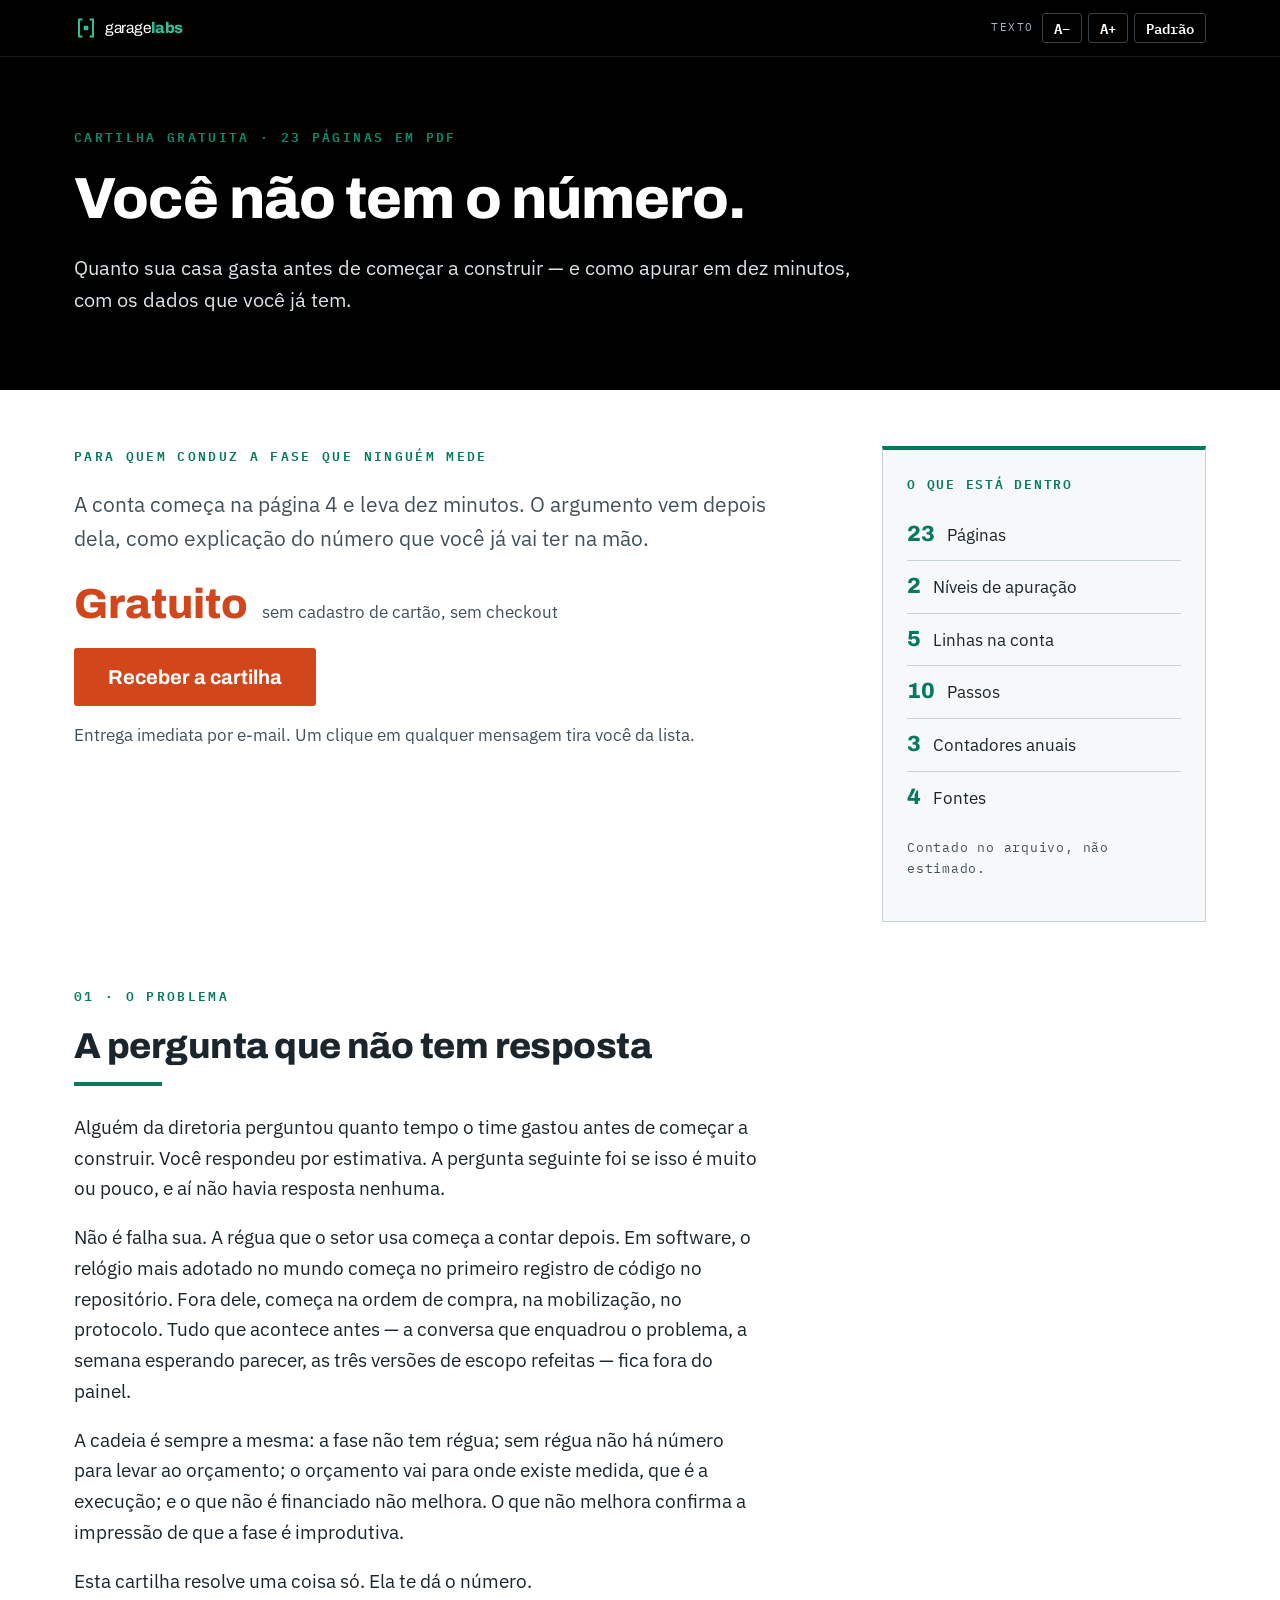
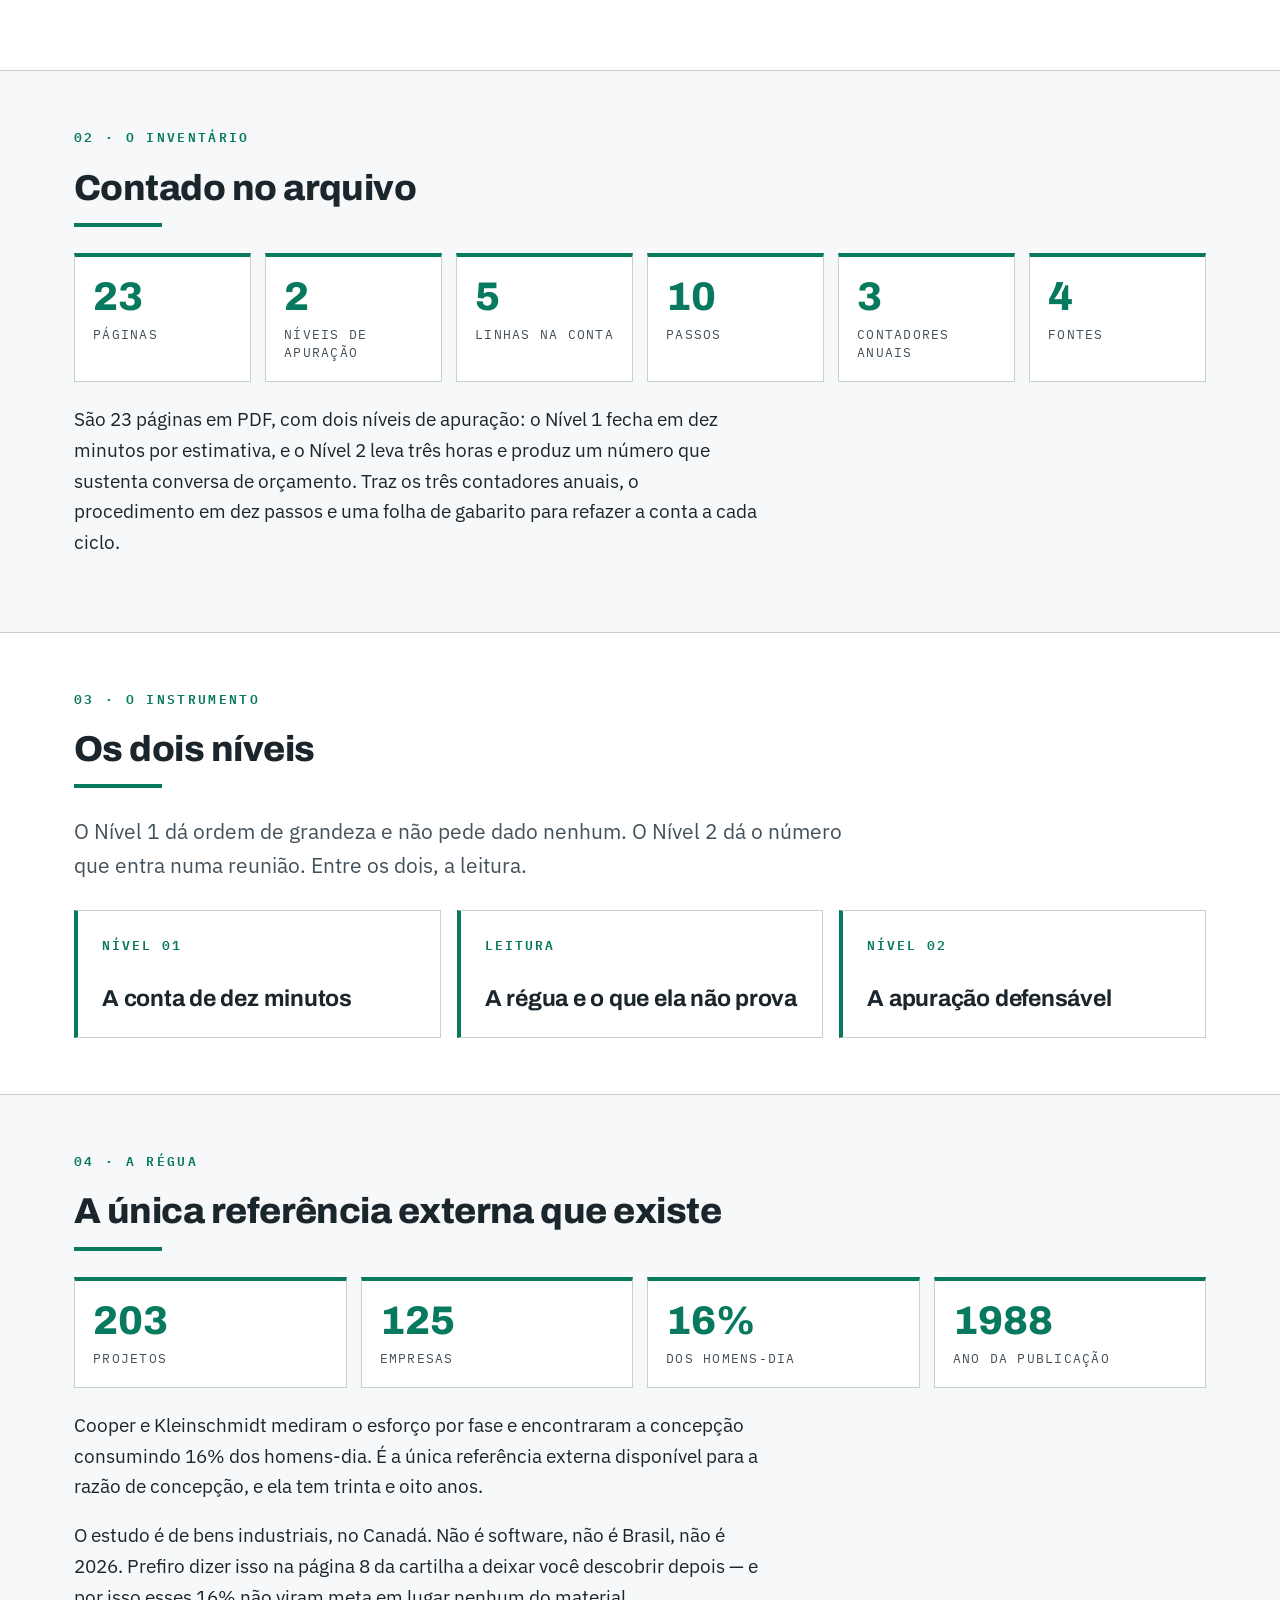
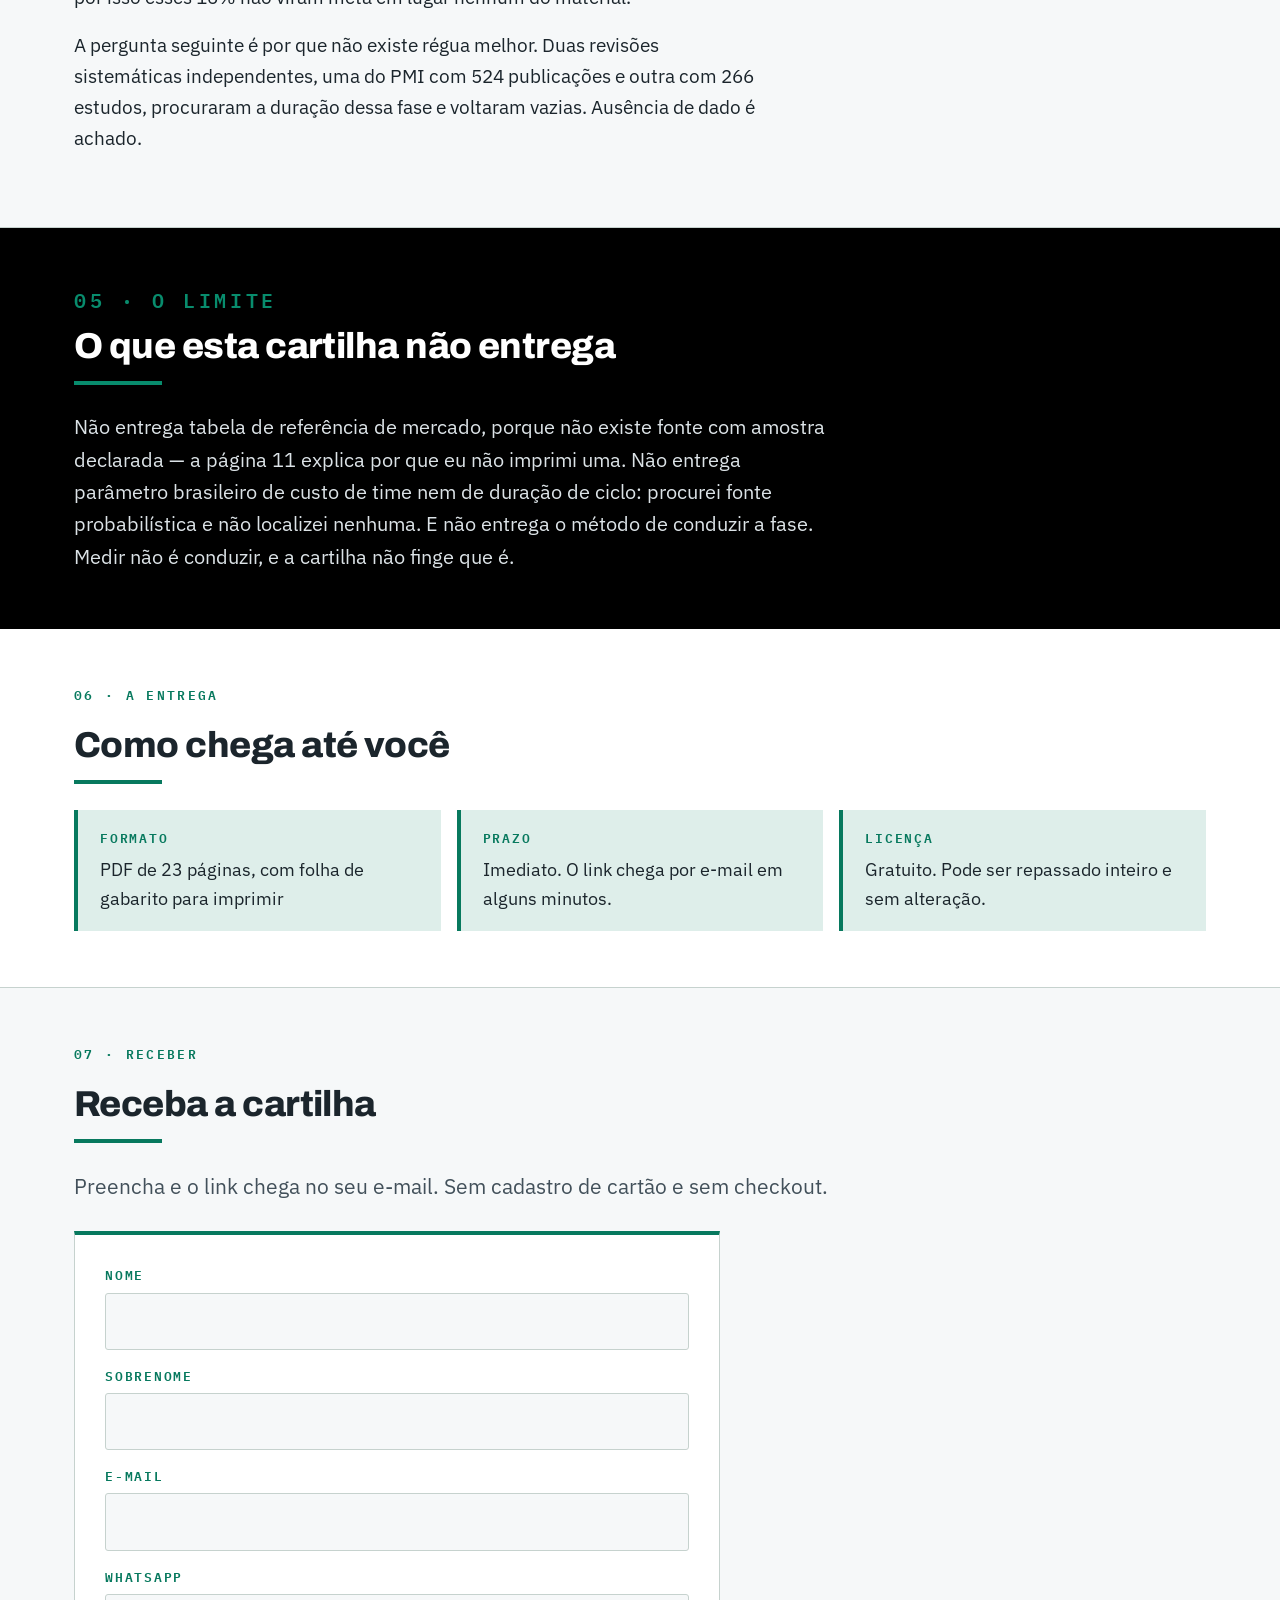
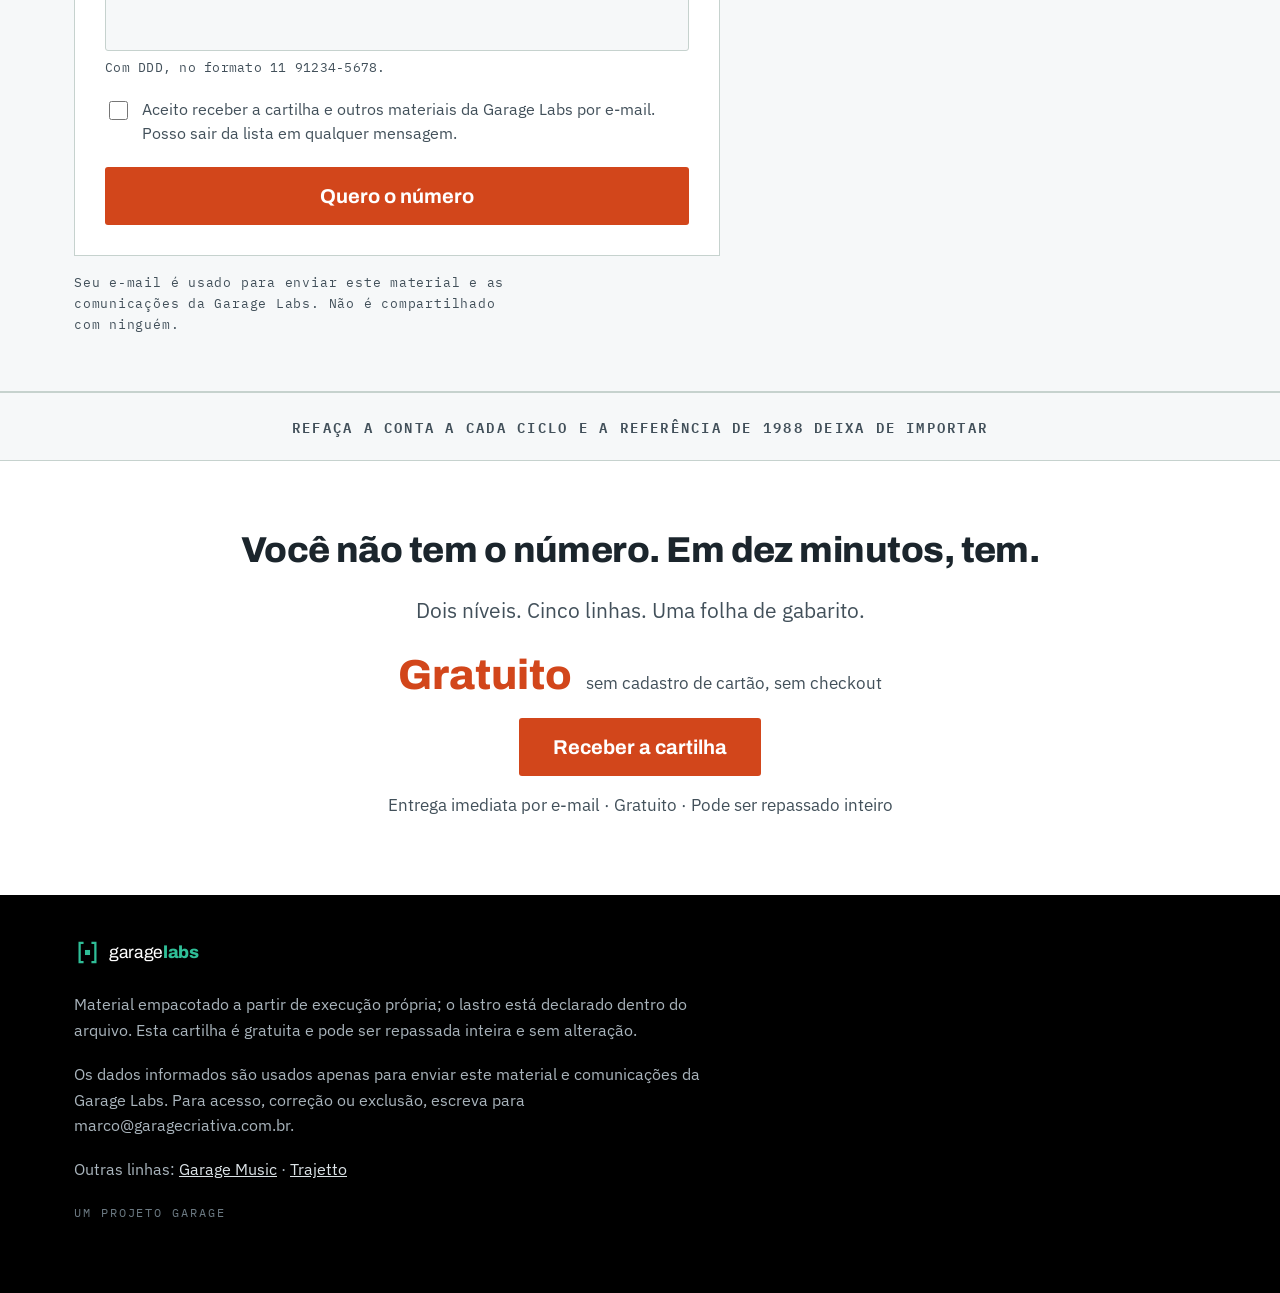
==== a-conta/index.html @ c177a3d9 "Acrescenta sobrenome e whatsapp ao formulario de /a-conta/ Quatro campos obrigatorios: NOME, SOBRENO" ====
<!DOCTYPE html>
<html lang="pt-BR">
<head>
<meta charset="utf-8">
<meta name="viewport" content="width=device-width, initial-scale=1">
<title>A conta que ninguém faz — cartilha gratuita | Garage Labs</title>
<meta name="description" content="Quanto sua casa gasta na concepção, antes do primeiro compromisso irreversível. Cartilha de 23 páginas para apurar a razão de concepção do seu ciclo em dez minutos.">
<meta property="og:title" content="A conta que ninguém faz — cartilha gratuita | Garage Labs">
<meta property="og:description" content="Quanto sua casa gasta na concepção, antes do primeiro compromisso irreversível. Cartilha de 23 páginas para apurar a razão de concepção do seu ciclo em dez minutos.">
<meta property="og:type" content="website">
<meta property="og:url" content="https://www.garagelab.com.br/a-conta/">
<link rel="canonical" href="https://www.garagelab.com.br/a-conta/">
<link rel="preconnect" href="https://fonts.googleapis.com">
<link rel="preconnect" href="https://fonts.gstatic.com" crossorigin>
<link href="https://fonts.googleapis.com/css2?family=Archivo:wght@400;600;700;800&family=IBM+Plex+Mono:wght@400;600&family=IBM+Plex+Sans:wght@400;600;700&display=swap" rel="stylesheet">
<link rel="stylesheet" href="../assets/base.css?v=2">
<link rel="stylesheet" href="../assets/isca.css?v=1">
<style>:root{--linha:#07795E;--linha-texto:#07795E;--linha-neg:#088C6D;--linha-caixa:rgba(7,121,94,.13)}</style>
</head>
<body>

<div class="topo"><div class="wrap">
  <a class="marca" href="../"><svg viewBox="0 0 300 48" height="24" role="img" aria-label="Garage Labs"><path d="M17 7 H10 V41 H17" fill="none" stroke="#2FBE97" stroke-width="4"/><path d="M31 7 H38 V41 H31" fill="none" stroke="#2FBE97" stroke-width="4"/><rect x="19.5" y="19.5" width="9" height="9" fill="#2FBE97"/><text x="62" y="34" font-family="Archivo, sans-serif" font-size="31" letter-spacing="-0.6"><tspan fill="#fff" font-weight="400">garage</tspan><tspan fill="#2FBE97" font-weight="800">labs</tspan></text></svg></a>
  <div class="topoCta" id="topoCta"><span class="p">Gratuito</span><a class="btn" href="#receber">Receber a cartilha</a></div>
  <div class="az">
    <span>Texto</span>
    <button type="button" onclick="ajusta(-1)" aria-label="Diminuir o tamanho do texto">A&minus;</button>
    <button type="button" onclick="ajusta(1)" aria-label="Aumentar o tamanho do texto">A+</button>
    <button type="button" onclick="reset()" aria-label="Voltar ao tamanho padrão">Padrão</button>
  </div>
</div></div>

<header class="capa-vit capa">
  <div class="wrap">
    <p class="kicker">Cartilha gratuita · 23 páginas em PDF</p>
    <h1>Você não tem o número.</h1>
    <p class="capa-sub">Quanto sua casa gasta antes de começar a construir — e como apurar em dez minutos, com os dados que você já tem.</p>
  </div>
</header>

<div class="oferta"><div class="wrap oferta-grid">
  <div>
    <p class="kicker">Para quem conduz a fase que ninguém mede</p>
    <p class="sub">A conta começa na página 4 e leva dez minutos. O argumento vem depois dela, como explicação do número que você já vai ter na mão.</p>
    <div class="precoLinha"><span class="preco">Gratuito</span>
      <span class="precoNota">sem cadastro de cartão, sem checkout</span></div>
    <a class="btn" href="#receber">Receber a cartilha</a>
    <p class="garantia">Entrega imediata por e-mail. Um clique em qualquer mensagem tira você da lista.</p>
  </div>
  <aside class="invlado">
    <p class="invlado-r">O que está dentro</p>
    <ul><li><b>23</b> Páginas</li><li><b>2</b> Níveis de apuração</li><li><b>5</b> Linhas na conta</li><li><b>10</b> Passos</li><li><b>3</b> Contadores anuais</li><li><b>4</b> Fontes</li></ul>
    <p class="nota">Contado no arquivo, não estimado.</p>
  </aside>
</div></div>

<section class="sec"><div class="wrap">
  <p class="sec-num">01 · O problema</p><h2>A pergunta que não tem resposta</h2><div class="regua"></div>
  <div class="corpo"><p>Alguém da diretoria perguntou quanto tempo o time gastou antes de começar a construir. Você respondeu por estimativa. A pergunta seguinte foi se isso é muito ou pouco, e aí não havia resposta nenhuma.</p><p>Não é falha sua. A régua que o setor usa começa a contar depois. Em software, o relógio mais adotado no mundo começa no primeiro registro de código no repositório. Fora dele, começa na ordem de compra, na mobilização, no protocolo. Tudo que acontece antes — a conversa que enquadrou o problema, a semana esperando parecer, as três versões de escopo refeitas — fica fora do painel.</p><p>A cadeia é sempre a mesma: a fase não tem régua; sem régua não há número para levar ao orçamento; o orçamento vai para onde existe medida, que é a execução; e o que não é financiado não melhora. O que não melhora confirma a impressão de que a fase é improdutiva.</p><p>Esta cartilha resolve uma coisa só. Ela te dá o número.</p></div>
</div></section>

<section class="sec cinza"><div class="wrap">
  <p class="sec-num">02 · O inventário</p><h2>Contado no arquivo</h2><div class="regua"></div>
  <div class="inv"><div class="cel"><div class="n">23</div><div class="r">Páginas</div></div><div class="cel"><div class="n">2</div><div class="r">Níveis de apuração</div></div><div class="cel"><div class="n">5</div><div class="r">Linhas na conta</div></div><div class="cel"><div class="n">10</div><div class="r">Passos</div></div><div class="cel"><div class="n">3</div><div class="r">Contadores anuais</div></div><div class="cel"><div class="n">4</div><div class="r">Fontes</div></div></div>
  <div class="corpo" style="margin-top:22px"><p>São 23 páginas em PDF, com dois níveis de apuração: o Nível 1 fecha em dez minutos por estimativa, e o Nível 2 leva três horas e produz um número que sustenta conversa de orçamento. Traz os três contadores anuais, o procedimento em dez passos e uma folha de gabarito para refazer a conta a cada ciclo.</p></div>
</div></section>

<section class="sec"><div class="wrap">
  <p class="sec-num">03 · O instrumento</p><h2>Os dois níveis</h2><div class="regua"></div>
  <p class="lead">O Nível 1 dá ordem de grandeza e não pede dado nenhum. O Nível 2 dá o número que entra numa reunião. Entre os dois, a leitura.</p>
  <div class="portas"><div class="porta"><div class="p">Nível 01</div><div class="t">A conta de dez minutos</div></div><div class="porta"><div class="p">Leitura</div><div class="t">A régua e o que ela não prova</div></div><div class="porta"><div class="p">Nível 02</div><div class="t">A apuração defensável</div></div></div>
</div></section>

<section class="sec cinza"><div class="wrap">
  <p class="sec-num">04 · A régua</p><h2>A única referência externa que existe</h2><div class="regua"></div>
  <div class="inv"><div class="cel"><div class="n">203</div><div class="r">Projetos</div></div><div class="cel"><div class="n">125</div><div class="r">Empresas</div></div><div class="cel"><div class="n">16%</div><div class="r">Dos homens-dia</div></div><div class="cel"><div class="n">1988</div><div class="r">Ano da publicação</div></div></div>
  <div class="corpo" style="margin-top:22px"><p>Cooper e Kleinschmidt mediram o esforço por fase e encontraram a concepção consumindo 16% dos homens-dia. É a única referência externa disponível para a razão de concepção, e ela tem trinta e oito anos.</p><p>O estudo é de bens industriais, no Canadá. Não é software, não é Brasil, não é 2026. Prefiro dizer isso na página 8 da cartilha a deixar você descobrir depois — e por isso esses 16% não viram meta em lugar nenhum do material.</p><p>A pergunta seguinte é por que não existe régua melhor. Duas revisões sistemáticas independentes, uma do PMI com 524 publicações e outra com 266 estudos, procuraram a duração dessa fase e voltaram vazias. Ausência de dado é achado.</p></div>
</div></section>

<section class="naoentrega"><div class="wrap">
  <p class="sec-num">05 · O limite</p><h2>O que esta cartilha não entrega</h2><div class="regua"></div>
  <p>Não entrega tabela de referência de mercado, porque não existe fonte com amostra declarada — a página 11 explica por que eu não imprimi uma. Não entrega parâmetro brasileiro de custo de time nem de duração de ciclo: procurei fonte probabilística e não localizei nenhuma. E não entrega o método de conduzir a fase. Medir não é conduzir, e a cartilha não finge que é.</p>
</div></section>

<section class="sec"><div class="wrap">
  <p class="sec-num">06 · A entrega</p><h2>Como chega até você</h2><div class="regua"></div>
  <div class="entrega"><div class="it"><div class="r">Formato</div><div class="v">PDF de 23 páginas, com folha de gabarito para imprimir</div></div><div class="it"><div class="r">Prazo</div><div class="v">Imediato. O link chega por e-mail em alguns minutos.</div></div><div class="it"><div class="r">Licença</div><div class="v">Gratuito. Pode ser repassado inteiro e sem alteração.</div></div></div>
</div></section>

<section class="sec cinza" id="receber"><div class="wrap">
  <p class="sec-num">07 · Receber</p><h2>Receba a cartilha</h2><div class="regua"></div>
  <p class="lead" style="margin-bottom:28px">Preencha e o link chega no seu e-mail. Sem cadastro de cartão e sem checkout.</p>

  <form class="captura" method="POST" action="PREENCHER_COM_A_URL_sibforms_DO_FORMULARIO_BREVO">
    <input type="hidden" name="email_address_check" value=""><input type="hidden" name="locale" value="pt">
          
          <div class="campo">
            <label for="c-nome">Nome</label>
            <input id="c-nome" type="text" name="NOME" autocomplete="given-name" required>
            
          </div>
          
          <div class="campo">
            <label for="c-sobrenome">Sobrenome</label>
            <input id="c-sobrenome" type="text" name="SOBRENOME" autocomplete="family-name" required>
            
          </div>
          
          <div class="campo">
            <label for="c-email">E-mail</label>
            <input id="c-email" type="email" name="EMAIL" autocomplete="email" required>
            
          </div>
          
          <div class="campo">
            <label for="c-whatsapp">WhatsApp</label>
            <input id="c-whatsapp" type="tel" name="WHATSAPP" autocomplete="tel" required>
            <p class="dica">Com DDD, no formato 11 91234-5678.</p>
          </div>
          
    <label class="consent">
      <input type="checkbox" name="OPT_IN" value="1" required>
      <span>Aceito receber a cartilha e outros materiais da Garage Labs por e-mail. Posso sair da lista em qualquer mensagem.</span>
    </label>
    <button class="btn" type="submit">Quero o número</button>
  </form>

  <p class="nota captura-nota">Seu e-mail é usado para enviar este material e as comunicações da Garage Labs. Não é compartilhado com ninguém.</p>
</div></section>

<div class="faixa"><span>Refaça a conta a cada ciclo e a referência de 1988 deixa de importar</span></div>

<div class="fecho"><div class="wrap">
  <h2>Você não tem o número. Em dez minutos, tem.</h2>
  <p class="sub">Dois níveis. Cinco linhas. Uma folha de gabarito.</p>
  <div class="precoLinha"><span class="preco">Gratuito</span>
    <span class="precoNota">sem cadastro de cartão, sem checkout</span></div>
  <a class="btn" href="#receber">Receber a cartilha</a>
  <p class="garantia">Entrega imediata por e-mail · Gratuito · Pode ser repassado inteiro</p>
</div></div>

<div class="barraMob"><span class="p gratis">Gratuito</span>
  <a class="btn" href="#receber">Receber</a></div>

<footer><div class="wrap">
  <svg viewBox="0 0 300 48" height="27" role="img" aria-label="Garage Labs"><path d="M17 7 H10 V41 H17" fill="none" stroke="#2FBE97" stroke-width="4"/><path d="M31 7 H38 V41 H31" fill="none" stroke="#2FBE97" stroke-width="4"/><rect x="19.5" y="19.5" width="9" height="9" fill="#2FBE97"/><text x="62" y="34" font-family="Archivo, sans-serif" font-size="31" letter-spacing="-0.6"><tspan fill="#fff" font-weight="400">garage</tspan><tspan fill="#2FBE97" font-weight="800">labs</tspan></text></svg>
  <p class="rod">Material empacotado a partir de execução própria; o lastro está declarado dentro do arquivo. Esta cartilha é gratuita e pode ser repassada inteira e sem alteração.</p>
  <p class="rod">Os dados informados são usados apenas para enviar este material e comunicações da Garage Labs. Para acesso, correção ou exclusão, escreva para marco@garagecriativa.com.br.</p>
  <p class="rod">Outras linhas: <a href="../music/">Garage Music</a> · <a href="../trajetto/">Trajetto</a></p>
  <p class="end">Um projeto Garage</p>
</div></footer>

<script src="../assets/site.js"></script>
</body></html>
---- assets/base.css ----
/* ============================================================
   Garage — chassi de páginas de venda e vitrines
   Um arquivo para todas as páginas. A identidade de cada linha
   entra por três variáveis declaradas no <head> de cada página:
   --linha, --linha-texto, --linha-neg (e --linha-caixa).
   ============================================================ */
:root{
  --acao:#D2461B;
  --acao-h:#B83C16;
  --preto:#000;
  --tinta:#1B252C;
  --tinta2:#42505A;
  --borda:#C6D2CE;
  --papel:#fff;
  --papel2:#F6F8F9;
  --base:19px;
  --max:1180px;
}
*{box-sizing:border-box}
html{scroll-behavior:smooth;-webkit-text-size-adjust:100%}
body{margin:0;background:var(--papel);color:var(--tinta);
  font-family:"IBM Plex Sans","Segoe UI",Helvetica,Arial,sans-serif;
  font-size:var(--base);font-weight:400;line-height:1.62}
img{max-width:100%;height:auto;display:block}
h1,h2,h3{font-family:"Archivo",Helvetica,Arial,sans-serif;letter-spacing:-.015em}
.wrap{max-width:var(--max);margin:0 auto;padding:0 24px}
p{margin:0 0 18px}
a{color:var(--linha-texto)}

/* -------- barra -------- */
.topo{position:sticky;top:0;z-index:40;background:var(--preto);color:#fff;border-bottom:1px solid #1d1d1d}
.topo .wrap{display:flex;align-items:center;justify-content:space-between;gap:16px;min-height:56px}
.marca{display:flex;align-items:center;gap:12px;text-decoration:none}
.topoCta{display:none;align-items:center;gap:14px}
.topoCta.on{display:flex}
.topoCta .p{font-family:"Archivo",sans-serif;font-weight:800;font-size:22px;color:#fff;line-height:1}
.topoCta .btn{font-size:16px;padding:11px 20px;min-height:44px}
.az{display:flex;gap:6px;align-items:center}
.az span{font-family:"IBM Plex Mono",monospace;font-size:11px;letter-spacing:.14em;color:#A9B4BC;text-transform:uppercase;margin-right:2px}
.az button{font:inherit;font-family:"IBM Plex Mono",monospace;font-size:14px;font-weight:600;line-height:1;
  padding:7px 11px;border:1px solid #3A4249;background:transparent;color:#fff;border-radius:3px;cursor:pointer}
.az button:hover{border-color:var(--linha-neg);color:var(--linha-neg)}
.az button:focus-visible{outline:2px solid var(--linha-neg);outline-offset:2px}

/* -------- botão -------- */
.btn{display:inline-block;background:var(--acao);color:#fff;text-decoration:none;
  font-family:"Archivo",sans-serif;font-weight:700;font-size:20px;
  padding:18px 34px;border-radius:3px;border:0;cursor:pointer;min-height:56px;line-height:1.1}
.btn:hover{background:var(--acao-h)}
.btn:focus-visible{outline:3px solid var(--linha-texto);outline-offset:3px}
.btn-s{font-size:16px;padding:12px 20px;min-height:46px}

/* -------- capa de produto -------- */
.capa{background:var(--preto)}
.capa img{width:100%;aspect-ratio:2/1;object-fit:cover;object-position:center}

/* -------- capa de vitrine -------- */
.capa-vit{background:var(--preto);color:#fff;padding:70px 0 74px}
.capa-vit .kicker{color:var(--linha-neg)}
.capa-vit h1{font-size:clamp(34px,5vw,58px);line-height:1.06;font-weight:800;margin:0 0 22px;max-width:16em}
.capa-vit .capa-sub{color:#DCE3E7;font-size:20px;max-width:40em;margin:0}

/* -------- oferta -------- */
.oferta{padding:56px 0 8px}
.oferta-grid{display:grid;grid-template-columns:1.4fr .6fr;gap:52px;align-items:start}
.kicker{font-family:"IBM Plex Mono",monospace;font-size:13px;letter-spacing:.18em;text-transform:uppercase;
  color:var(--linha-texto);font-weight:600;margin:0 0 20px}
h1{font-size:clamp(32px,4.4vw,52px);line-height:1.08;font-weight:800;margin:0 0 20px}
.sub{font-size:21px;color:var(--tinta2);margin:0 0 28px;max-width:34em}
.precoLinha{display:flex;align-items:baseline;gap:14px;flex-wrap:wrap;margin:0 0 22px}
.preco{font-family:"Archivo",sans-serif;font-size:42px;font-weight:800;color:var(--acao);line-height:1}
.precoNota{font-size:16.5px;color:var(--tinta2)}
.garantia{margin:16px 0 0;font-size:16.5px;color:var(--tinta2)}
.invlado{border:1px solid var(--borda);border-top:4px solid var(--linha);padding:24px;background:var(--papel2)}
.invlado-r{font-family:"IBM Plex Mono",monospace;font-size:12.5px;letter-spacing:.14em;text-transform:uppercase;
  color:var(--linha-texto);font-weight:600;margin:0 0 14px}
.invlado ul{list-style:none;margin:0 0 14px;padding:0}
.invlado li{padding:8px 0;border-bottom:1px solid var(--borda);font-size:17px}
.invlado li:last-child{border-bottom:0}
.invlado li b{font-family:"Archivo",sans-serif;font-size:22px;font-weight:800;color:var(--linha-texto);margin-right:8px}

/* -------- seções -------- */
.sec{padding:56px 0}
.sec.cinza{background:var(--papel2);border-top:1px solid var(--borda);border-bottom:1px solid var(--borda)}
.sec-num{font-family:"IBM Plex Mono",monospace;font-size:13px;letter-spacing:.18em;text-transform:uppercase;
  color:var(--linha-texto);font-weight:600;margin:0 0 10px}
h2{font-size:clamp(26px,3vw,36px);font-weight:800;margin:0 0 6px}
.regua{height:4px;width:88px;background:var(--linha);margin:0 0 26px}
.lead{font-size:21px;color:var(--tinta2);max-width:38em}
.corpo{max-width:36em}
.nota{font-family:"IBM Plex Mono",monospace;font-size:13px;letter-spacing:.06em;color:var(--tinta2)}

/* -------- inventário -------- */
.inv{display:grid;grid-template-columns:repeat(auto-fit,minmax(150px,1fr));gap:14px;margin:8px 0 0}
.inv .cel{border:1px solid var(--borda);border-top:4px solid var(--linha);padding:20px 18px;background:#fff}
.inv .n{font-family:"Archivo",sans-serif;font-size:40px;font-weight:800;line-height:1;color:var(--linha-texto);margin-bottom:8px}
.inv .r{font-family:"IBM Plex Mono",monospace;font-size:12.5px;letter-spacing:.1em;text-transform:uppercase;color:var(--tinta2);line-height:1.45}

/* -------- composição do pacote -------- */
.comps{display:grid;grid-template-columns:repeat(auto-fill,minmax(190px,1fr));gap:22px;margin-top:28px}
.comp{display:block;text-decoration:none;color:inherit}
.comp img{border:1px solid var(--borda);margin-bottom:12px}
.comp-n{display:block;font-family:"Archivo",sans-serif;font-weight:700;font-size:19px;line-height:1.2;margin-bottom:6px}
.comp-s{display:block;font-size:15.5px;color:var(--tinta2);line-height:1.45}

/* -------- bloco preto -------- */
.naoentrega{background:var(--preto);color:#fff;padding:56px 0}
.naoentrega .sec-num{color:var(--linha-neg)}
.naoentrega h2{color:#fff}
.naoentrega .regua{background:var(--linha-neg)}
.naoentrega p{color:#DCE3E7;max-width:38em;font-size:20px;margin:0}

/* -------- entrega -------- */
.entrega{display:grid;grid-template-columns:repeat(3,1fr);gap:16px;margin:26px 0 0}
.entrega .it{border-left:4px solid var(--linha);background:var(--linha-caixa);padding:18px 22px}
.entrega .it .r{font-family:"IBM Plex Mono",monospace;font-size:12.5px;letter-spacing:.14em;text-transform:uppercase;
  color:var(--linha-texto);font-weight:600;margin-bottom:6px}
.entrega .it .v{font-size:18px}

/* -------- faixa e fecho -------- */
.faixa{background:var(--papel2);border-top:1px solid var(--borda);border-bottom:1px solid var(--borda);padding:18px 0;text-align:center}
.faixa span{font-family:"IBM Plex Mono",monospace;font-size:14px;letter-spacing:.16em;text-transform:uppercase;color:var(--tinta2);font-weight:600}
.fecho{padding:60px 0 76px;text-align:center}
.fecho h2{margin-bottom:14px}
.fecho .sub{margin:0 auto 26px}
.fecho .precoLinha{justify-content:center}

/* -------- catálogo -------- */
.grade{display:grid;grid-template-columns:repeat(auto-fill,minmax(250px,1fr));gap:26px;margin-top:6px}
.card{border:1px solid var(--borda);border-top:5px solid var(--c);background:#fff;display:flex;flex-direction:column}
.card>img{border-bottom:1px solid var(--borda)}
.card-corpo{padding:22px;display:flex;flex-direction:column;flex:1}
.card-inv{font-family:"IBM Plex Mono",monospace;font-size:12px;letter-spacing:.1em;text-transform:uppercase;
  color:var(--ct);font-weight:600;margin:0 0 10px}
.card h3{font-size:24px;font-weight:800;margin:0 0 8px;line-height:1.15}
.card-sub{font-size:16.5px;color:var(--tinta2);line-height:1.5;margin:0 0 20px}
.card-pe{margin-top:auto;display:flex;align-items:center;justify-content:space-between;gap:12px;flex-wrap:wrap}
.card-preco{font-family:"Archivo",sans-serif;font-size:26px;font-weight:800;color:var(--acao);line-height:1}

.packs{display:grid;gap:22px;margin-top:6px}
.pack{border:1px solid var(--borda);border-left:6px solid var(--c);background:var(--cx);
  display:grid;grid-template-columns:1fr auto;gap:32px;padding:28px 30px;align-items:center}
.pack h3{font-size:28px;font-weight:800;margin:0 0 8px;line-height:1.15}
.pack .card-sub{margin-bottom:18px;max-width:42em}
.pack .card-pe{flex-direction:column;align-items:flex-start;gap:14px}
.pack-capas{display:flex;gap:8px}
.pack-capas img{width:64px;border:1px solid var(--borda)}

/* -------- rodapé -------- */
footer{background:var(--preto);color:#A9B4BC;padding:44px 0 52px;font-size:16px}
footer a{color:#DCE3E7}
footer .rod{margin:18px 0 0;max-width:42em}
footer .end{font-family:"IBM Plex Mono",monospace;font-size:12px;letter-spacing:.16em;text-transform:uppercase;color:#6C7A83;margin-top:20px}

/* -------- barra do celular -------- */
.barraMob{display:none}

@media (max-width:980px){
  .oferta-grid{grid-template-columns:1fr;gap:32px}
  .entrega{grid-template-columns:1fr}
  .pack{grid-template-columns:1fr;gap:22px}
  .pack-capas{flex-wrap:wrap}
}
@media (max-width:820px){
  .topo .selo{display:none}
  .az span{display:none}
  .az button:last-child{display:none}
  .topoCta .p{display:none}
}
@media (max-width:640px){
  :root{--base:18px}
  .topoCta{display:none!important}
  .sec{padding:42px 0}
  .capa img{aspect-ratio:16/10}
  .capa-vit{padding:48px 0 52px}
  body{padding-bottom:84px}
  .barraMob{display:flex;position:fixed;left:0;right:0;bottom:0;z-index:50;background:#fff;
    border-top:1px solid var(--borda);padding:10px 16px calc(10px + env(safe-area-inset-bottom));
    align-items:center;justify-content:space-between;gap:12px;box-shadow:0 -6px 18px rgba(0,0,0,.08)}
  .barraMob .p{font-family:"Archivo",sans-serif;font-weight:800;font-size:26px;color:var(--acao);line-height:1}
  .barraMob .btn{font-size:17px;padding:14px 20px;min-height:48px}
}
@media (prefers-reduced-motion:reduce){html{scroll-behavior:auto}}

/* -------- blocos próprios de produto (portas, critérios) -------- */
.portas{display:grid;grid-template-columns:repeat(3,1fr);gap:16px;margin:28px 0 0}
.porta{border:1px solid var(--borda);border-left:4px solid var(--linha);padding:24px;background:#fff;
  display:flex;flex-direction:column;justify-content:space-between;min-height:128px}
.porta .p{font-family:"IBM Plex Mono",monospace;font-size:12.5px;letter-spacing:.16em;text-transform:uppercase;
  color:var(--linha-texto);font-weight:600;margin-bottom:10px}
.porta .t{font-family:"Archivo",sans-serif;font-size:23px;font-weight:700;line-height:1.25;letter-spacing:-.01em}
@media (max-width:980px){.portas{grid-template-columns:repeat(2,1fr)}}
@media (max-width:640px){.portas{grid-template-columns:1fr}}
---- assets/isca.css ----
/* ============================================================
   Garage — complemento para páginas de isca (material gratuito)
   Carregado DEPOIS de base.css, só nas páginas que capturam e-mail.
   Não altera nenhuma regra do chassi: só acrescenta o formulário.
   ============================================================ */

.captura{border:1px solid var(--borda);border-top:4px solid var(--linha);
  background:#fff;padding:30px;max-width:34em}
.captura .campo{margin:0 0 16px}
.captura .campo label{display:block;font-family:"IBM Plex Mono",monospace;font-size:12.5px;
  letter-spacing:.14em;text-transform:uppercase;color:var(--linha-texto);
  font-weight:600;margin:0 0 7px}
.captura .campo input{width:100%;font:inherit;font-size:18px;color:var(--tinta);
  background:var(--papel2);border:1px solid var(--borda);border-radius:3px;
  padding:13px 14px;min-height:50px}
.captura .campo input:focus{outline:3px solid var(--linha-neg);outline-offset:2px;
  border-color:var(--linha);background:#fff}

.consent{display:flex;gap:11px;align-items:flex-start;margin:20px 0 22px;
  font-size:16px;color:var(--tinta2);line-height:1.5}
.consent input{margin-top:4px;flex:0 0 auto;width:19px;height:19px;accent-color:var(--acao)}
.consent a{color:var(--linha-texto)}

.captura .btn{width:100%;text-align:center}
.captura-nota{margin:16px 0 0;max-width:34em}

/* fecho: o formulário centralizado repete a captura no fim da página */
.fecho .captura{margin:0 auto;text-align:left}

/* barra do celular numa página sem preço */
.barraMob .p.gratis{font-size:20px;letter-spacing:.02em}

@media (max-width:640px){
  .captura{padding:22px}
}

.captura .dica{margin:6px 0 0;font-family:"IBM Plex Mono",monospace;font-size:12.5px;
  letter-spacing:.02em;color:var(--tinta2)}
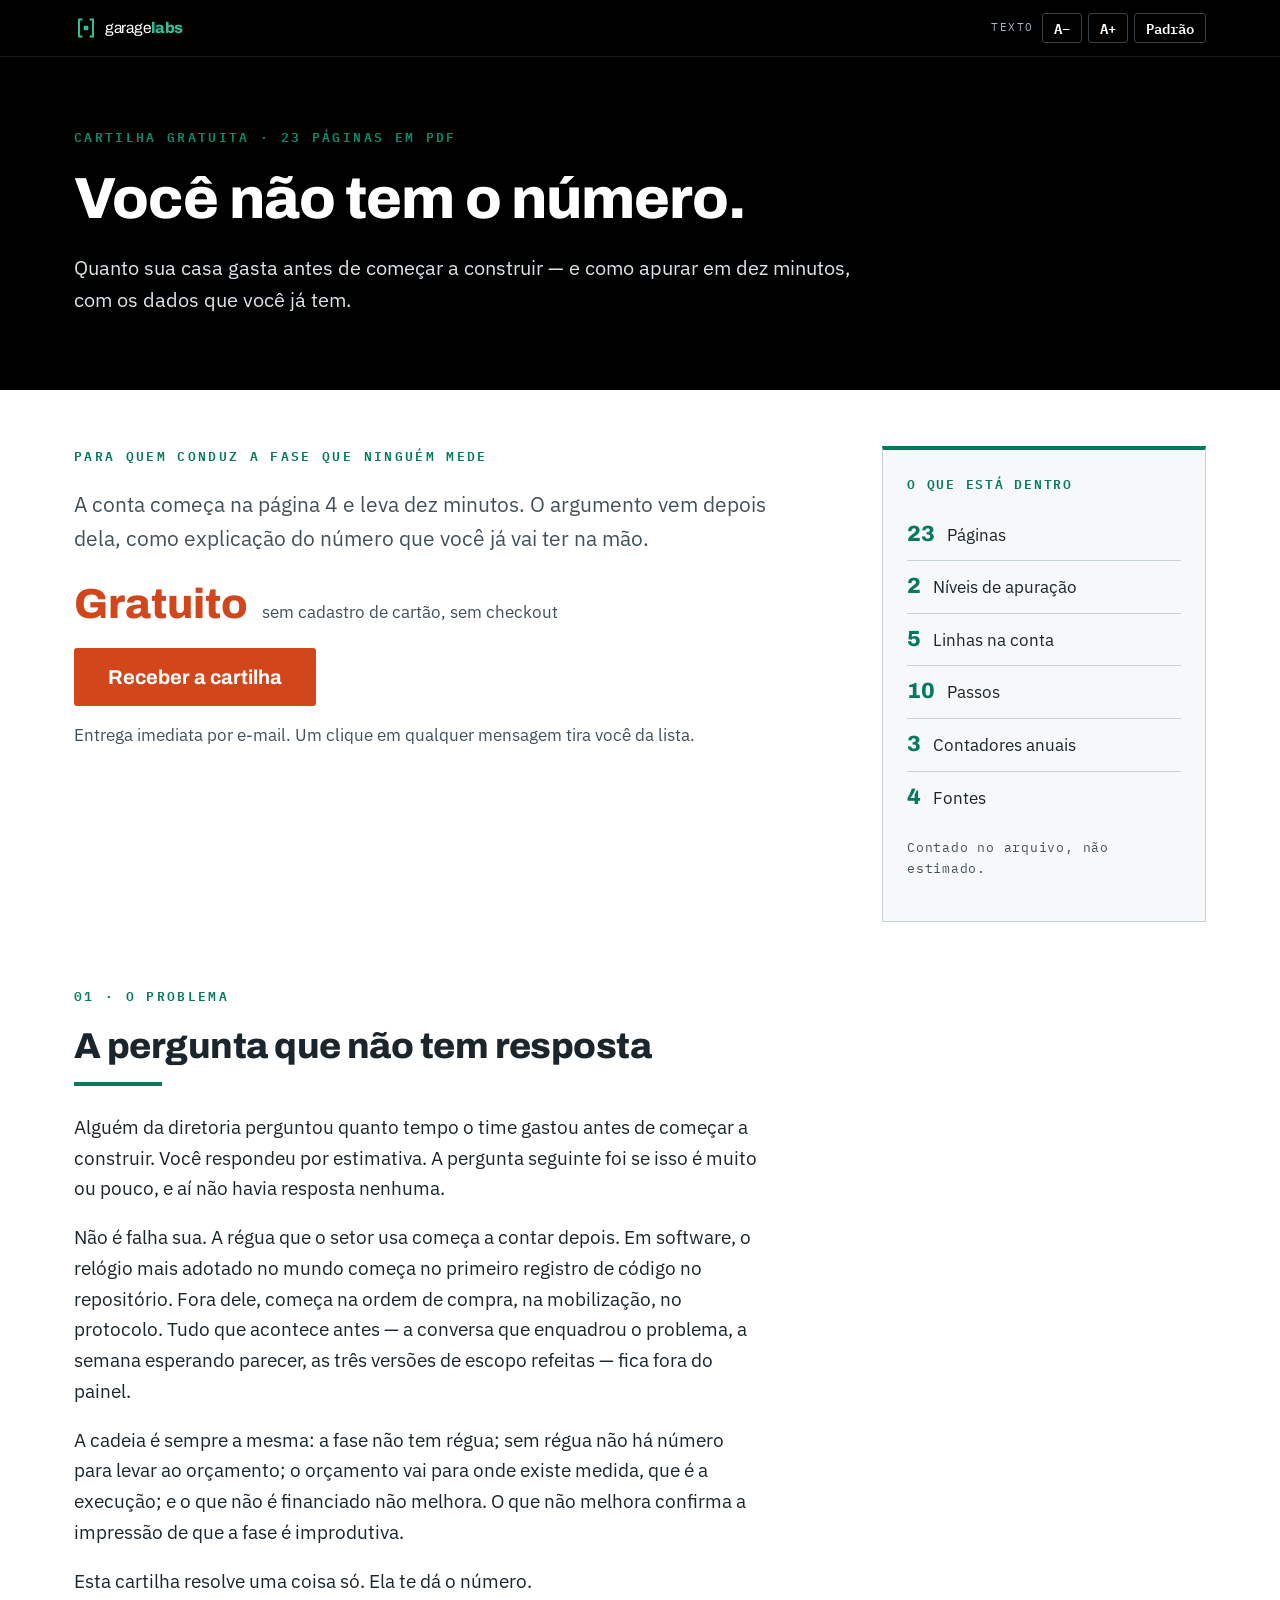
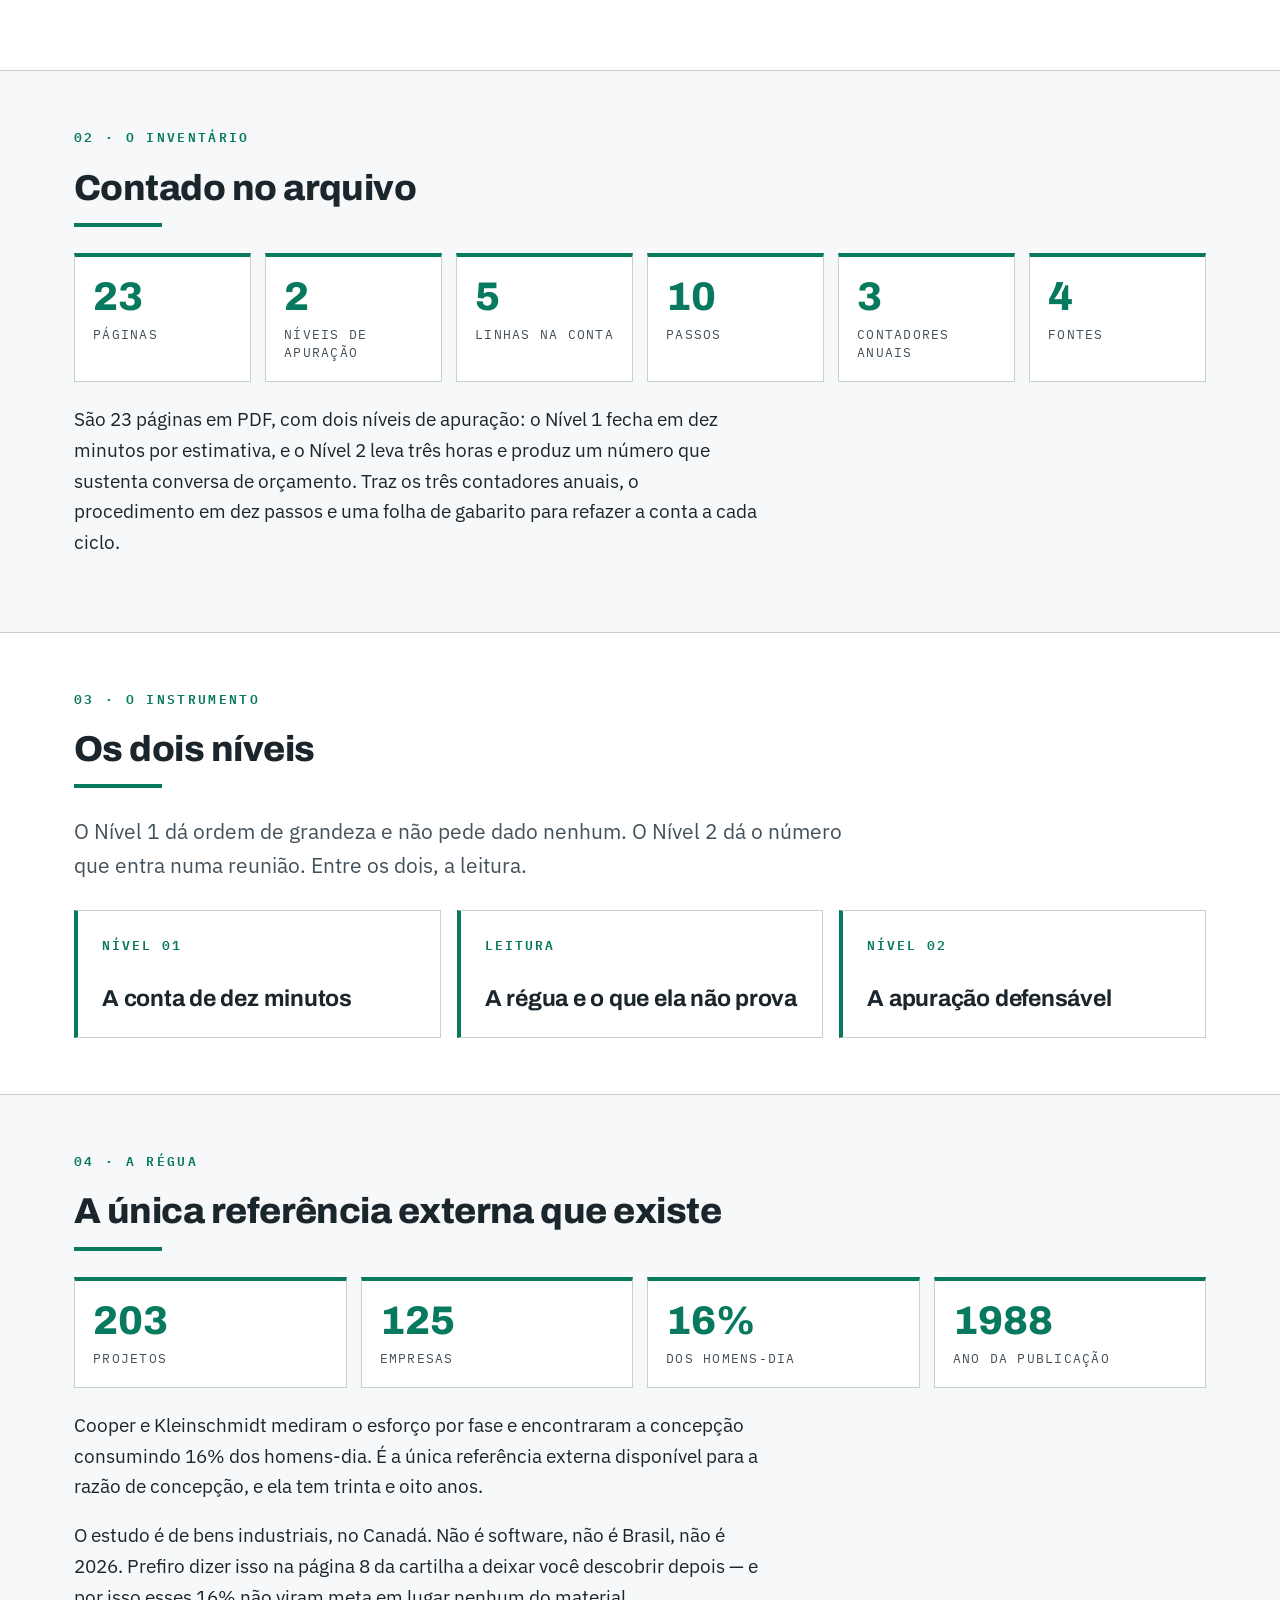
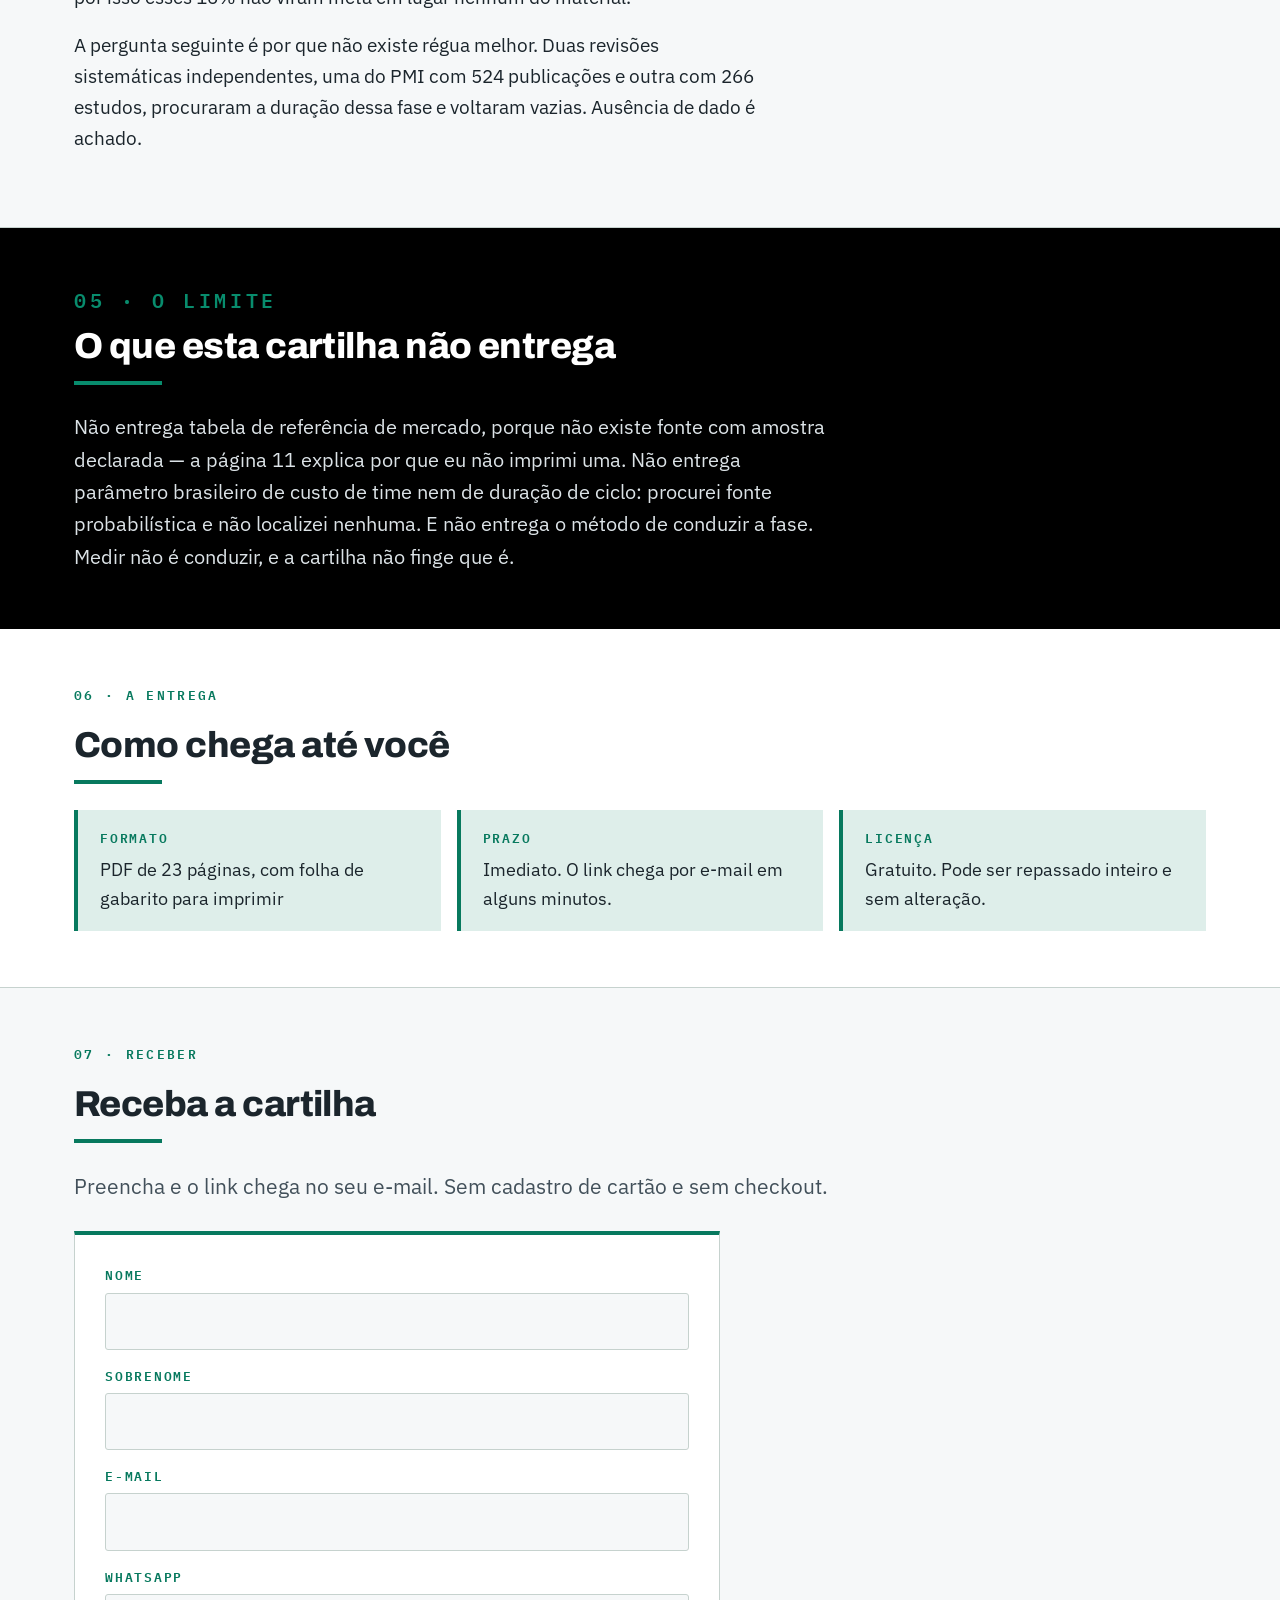
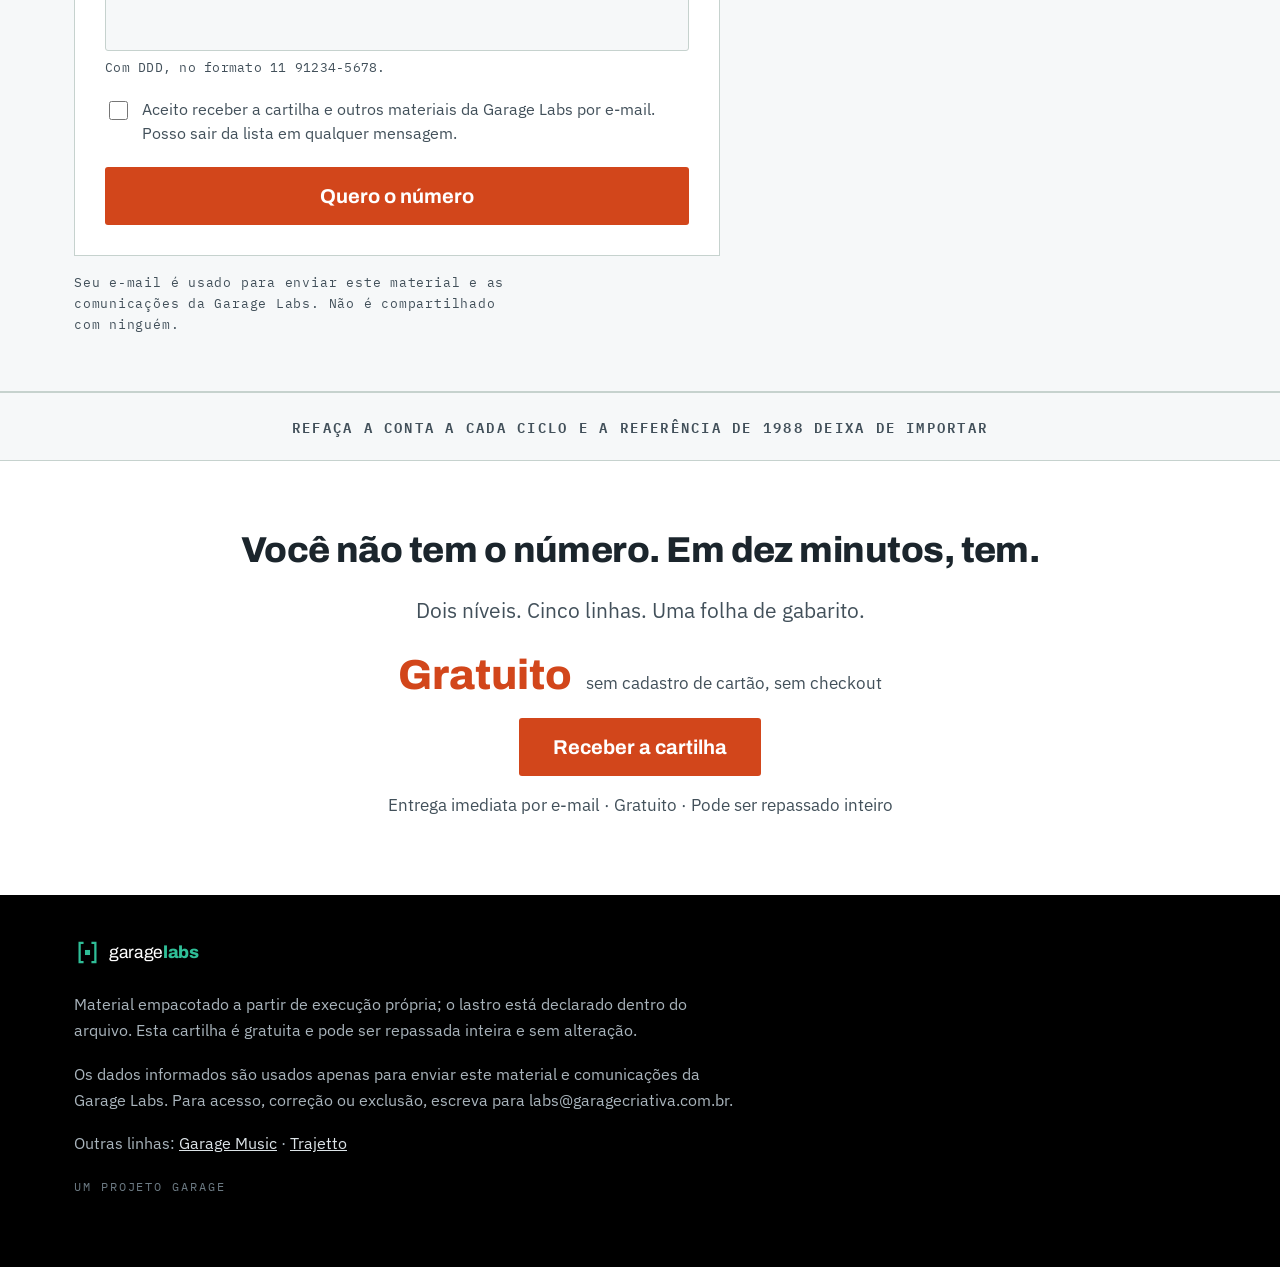
==== commit a1d8f131: "Troca o contato de privacidade para labs@garagecriativa.com.br Endereco da linha Garage Labs, no lug" ====
--- a/a-conta/index.html
+++ b/a-conta/index.html
@@ -145,10 +145,11 @@
 <footer><div class="wrap">
   <svg viewBox="0 0 300 48" height="27" role="img" aria-label="Garage Labs"><path d="M17 7 H10 V41 H17" fill="none" stroke="#2FBE97" stroke-width="4"/><path d="M31 7 H38 V41 H31" fill="none" stroke="#2FBE97" stroke-width="4"/><rect x="19.5" y="19.5" width="9" height="9" fill="#2FBE97"/><text x="62" y="34" font-family="Archivo, sans-serif" font-size="31" letter-spacing="-0.6"><tspan fill="#fff" font-weight="400">garage</tspan><tspan fill="#2FBE97" font-weight="800">labs</tspan></text></svg>
   <p class="rod">Material empacotado a partir de execução própria; o lastro está declarado dentro do arquivo. Esta cartilha é gratuita e pode ser repassada inteira e sem alteração.</p>
-  <p class="rod">Os dados informados são usados apenas para enviar este material e comunicações da Garage Labs. Para acesso, correção ou exclusão, escreva para marco@garagecriativa.com.br.</p>
+  <p class="rod">Os dados informados são usados apenas para enviar este material e comunicações da Garage Labs. Para acesso, correção ou exclusão, escreva para labs@garagecriativa.com.br.</p>
   <p class="rod">Outras linhas: <a href="../music/">Garage Music</a> · <a href="../trajetto/">Trajetto</a></p>
   <p class="end">Um projeto Garage</p>
 </div></footer>
 
 <script src="../assets/site.js"></script>
+<script src="../assets/isca.js?v=1"></script>
 </body></html>
--- a/assets/isca.css
+++ b/assets/isca.css
@@ -36,3 +36,16 @@
 
 .captura .dica{margin:6px 0 0;font-family:"IBM Plex Mono",monospace;font-size:12.5px;
   letter-spacing:.02em;color:var(--tinta2)}
+
+/* -------- estados de validação -------- */
+.captura .campo.com-erro input{border-color:var(--acao);background:#fff}
+.captura .campo.com-erro label{color:var(--acao)}
+.msg-erro{margin:7px 0 0;font-family:"IBM Plex Mono",monospace;font-size:13px;
+  letter-spacing:.02em;color:var(--acao);font-weight:600}
+.msg-sugestao{margin:7px 0 0;font-size:15.5px;color:var(--tinta2)}
+.msg-sugestao button{font:inherit;font-weight:600;color:var(--linha-texto);
+  background:none;border:0;border-bottom:1px solid currentColor;
+  padding:0;cursor:pointer}
+.msg-sugestao button:hover{color:var(--acao)}
+.consent.com-erro{color:var(--acao)}
+.consent.com-erro input{outline:2px solid var(--acao);outline-offset:2px}
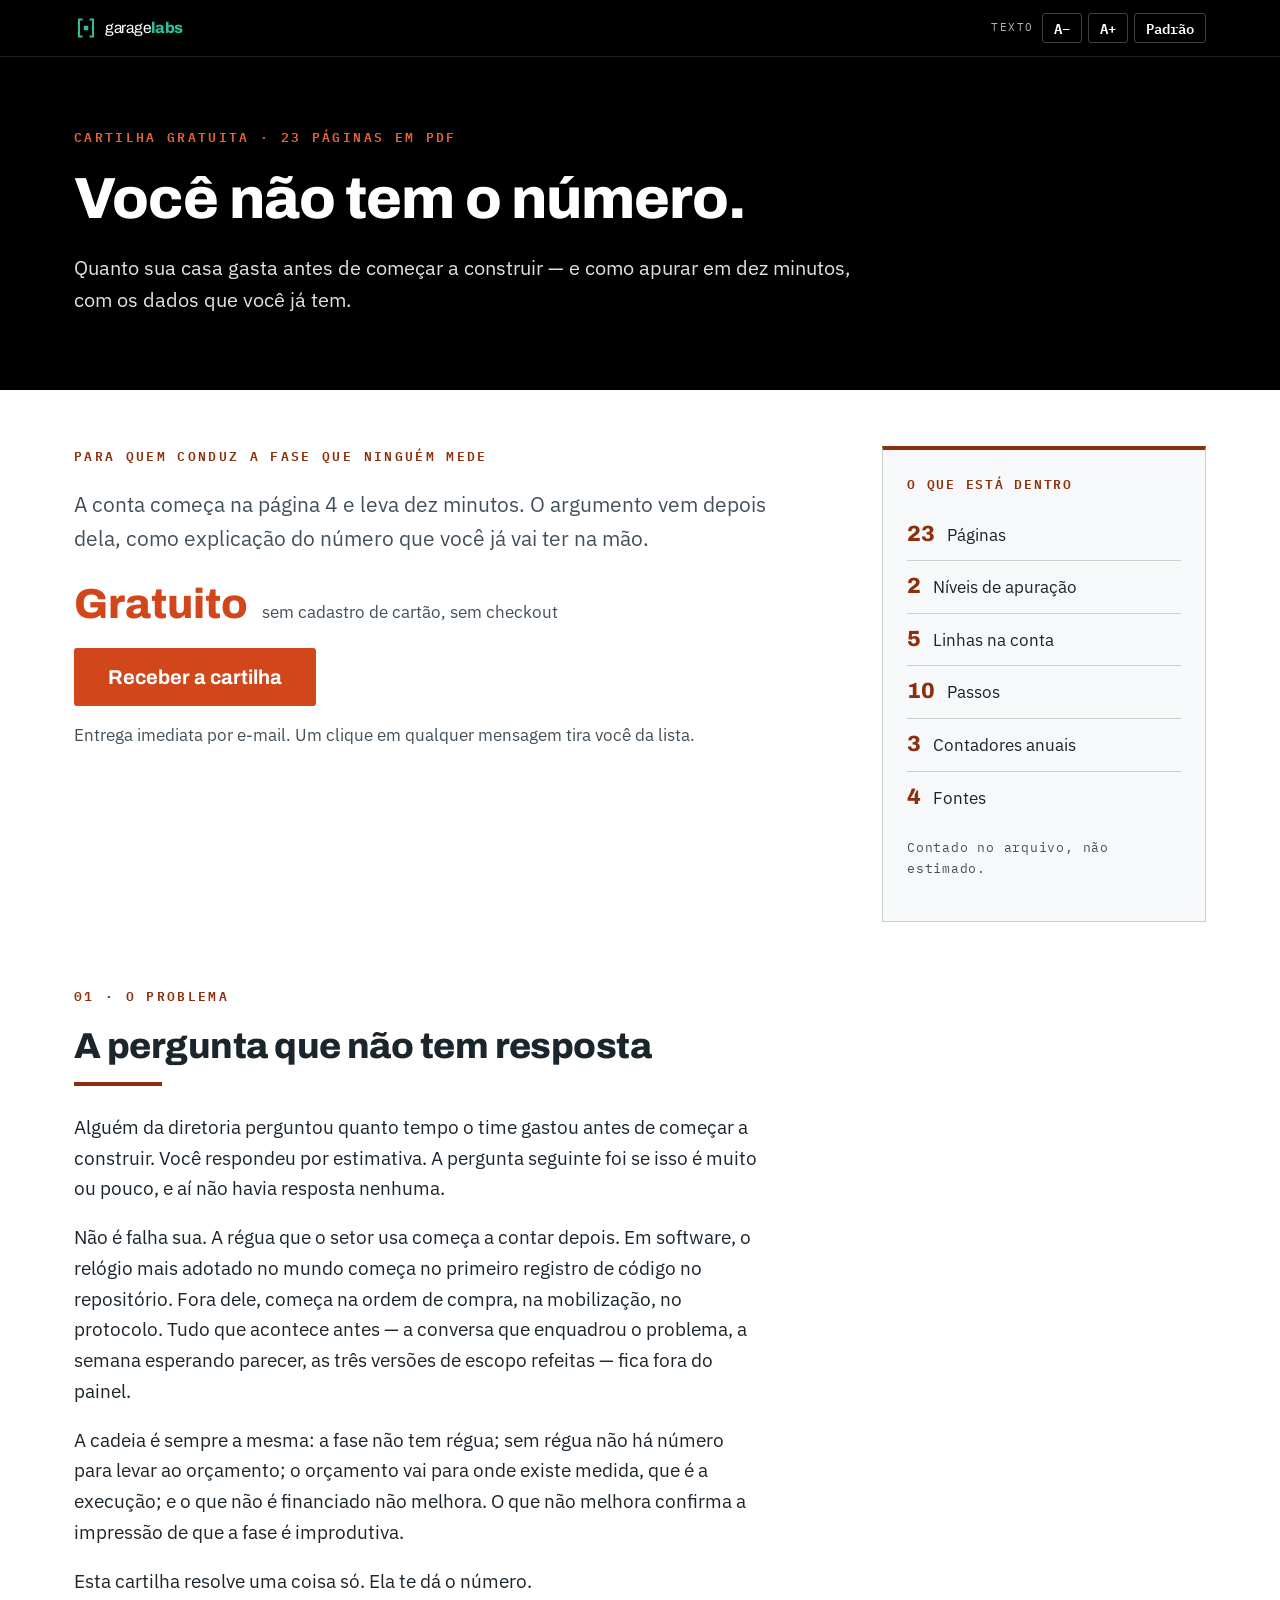
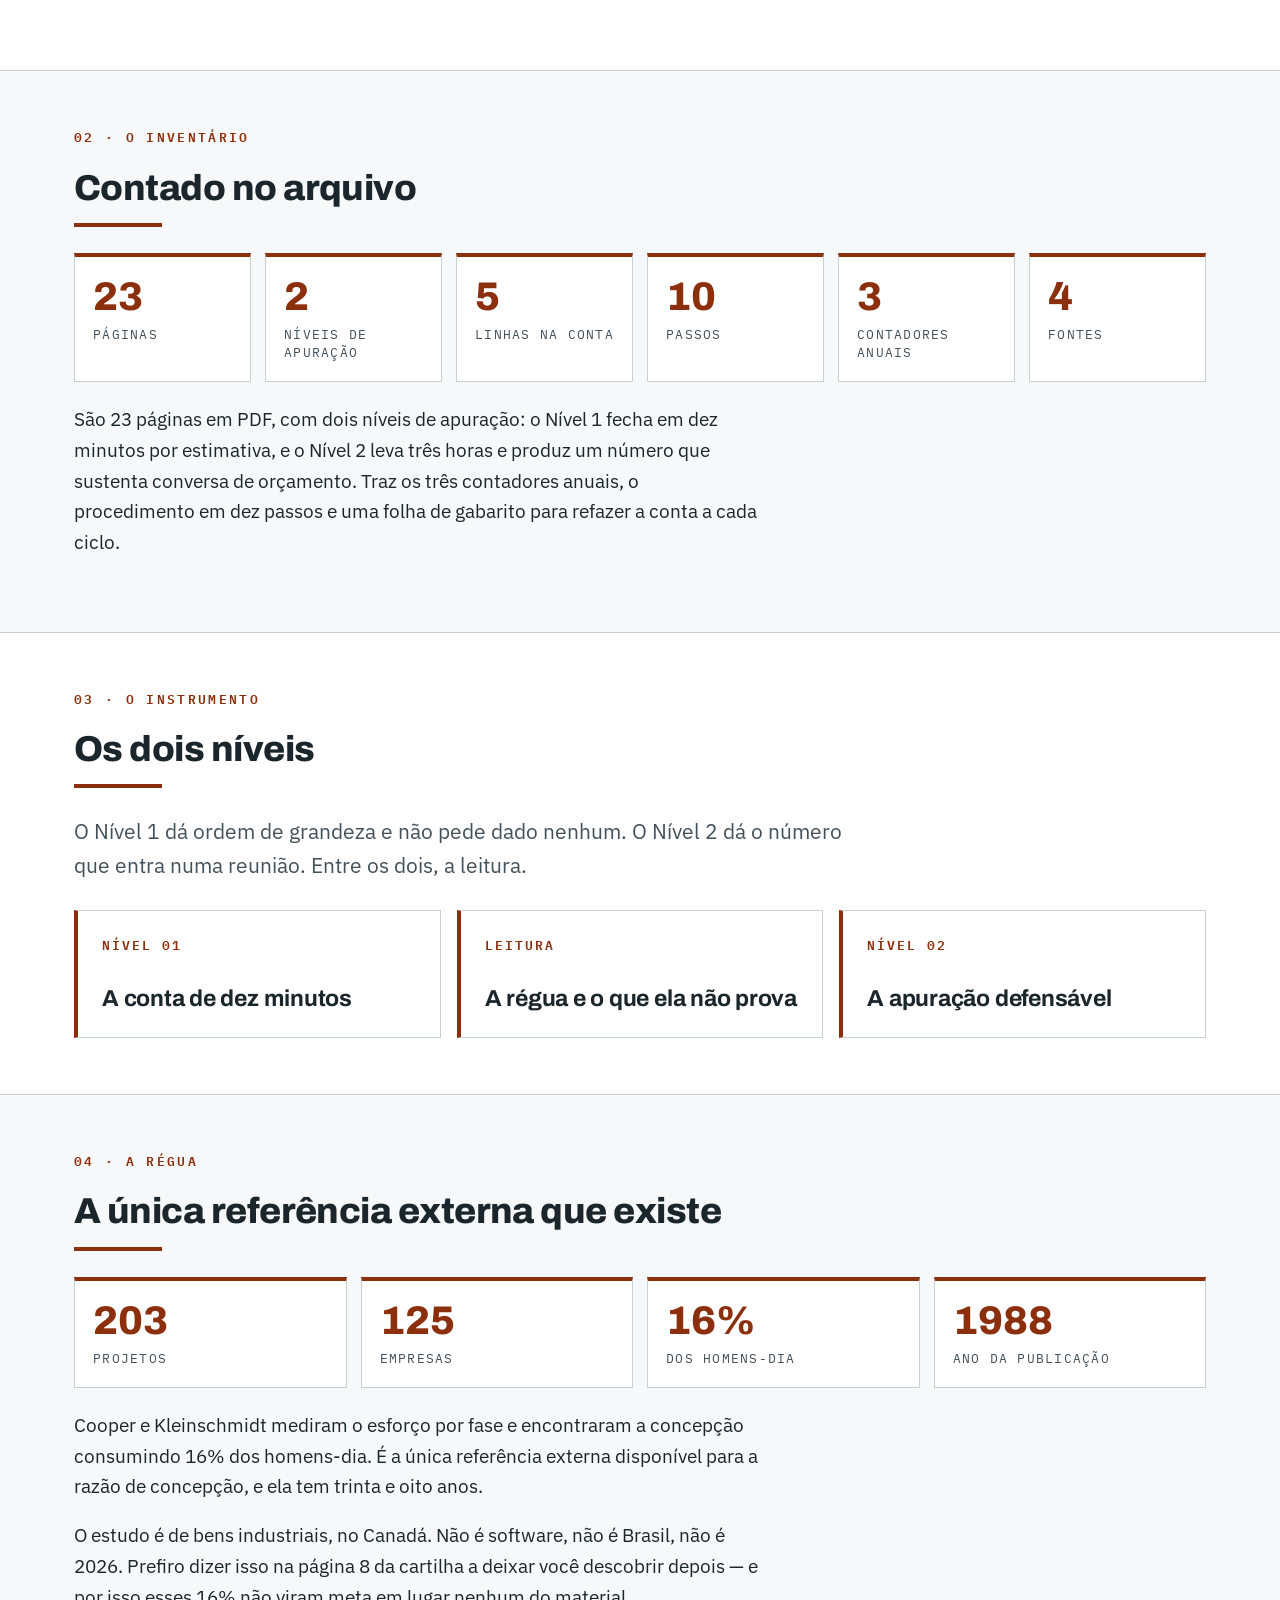
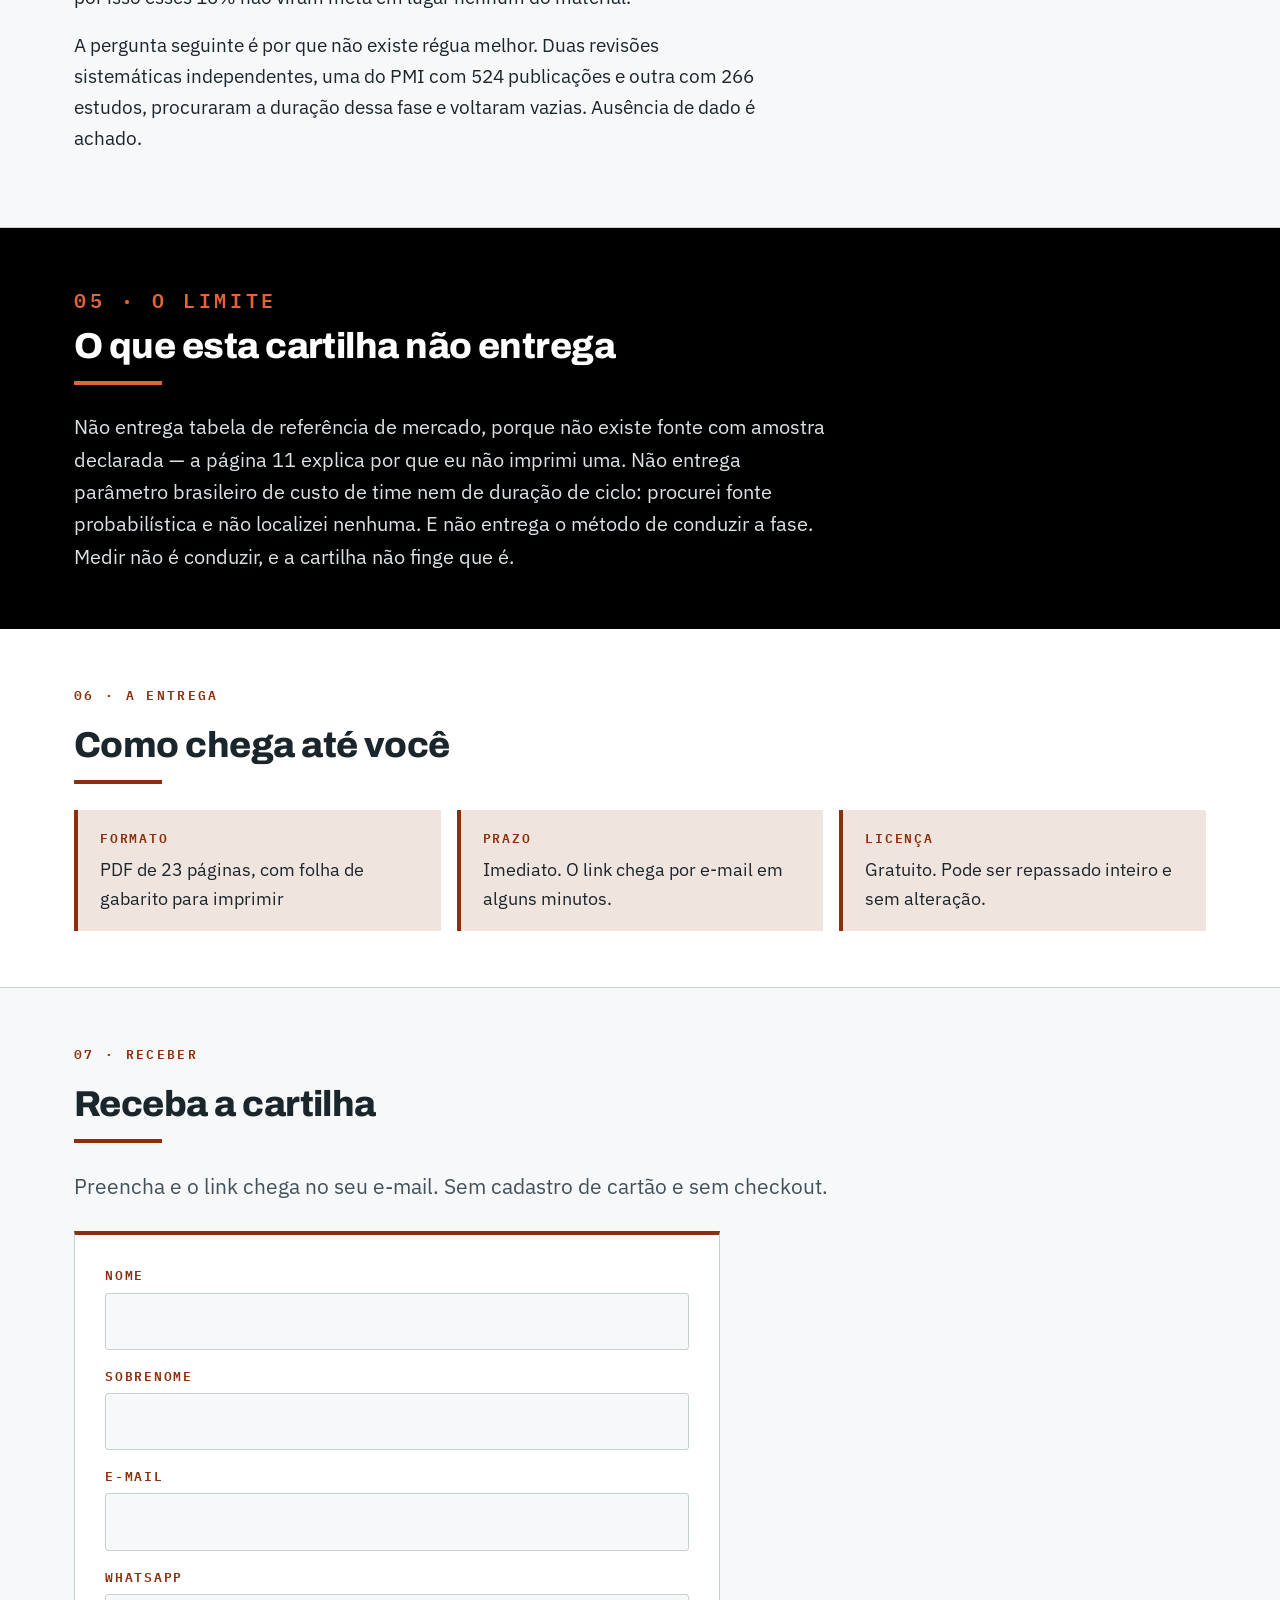
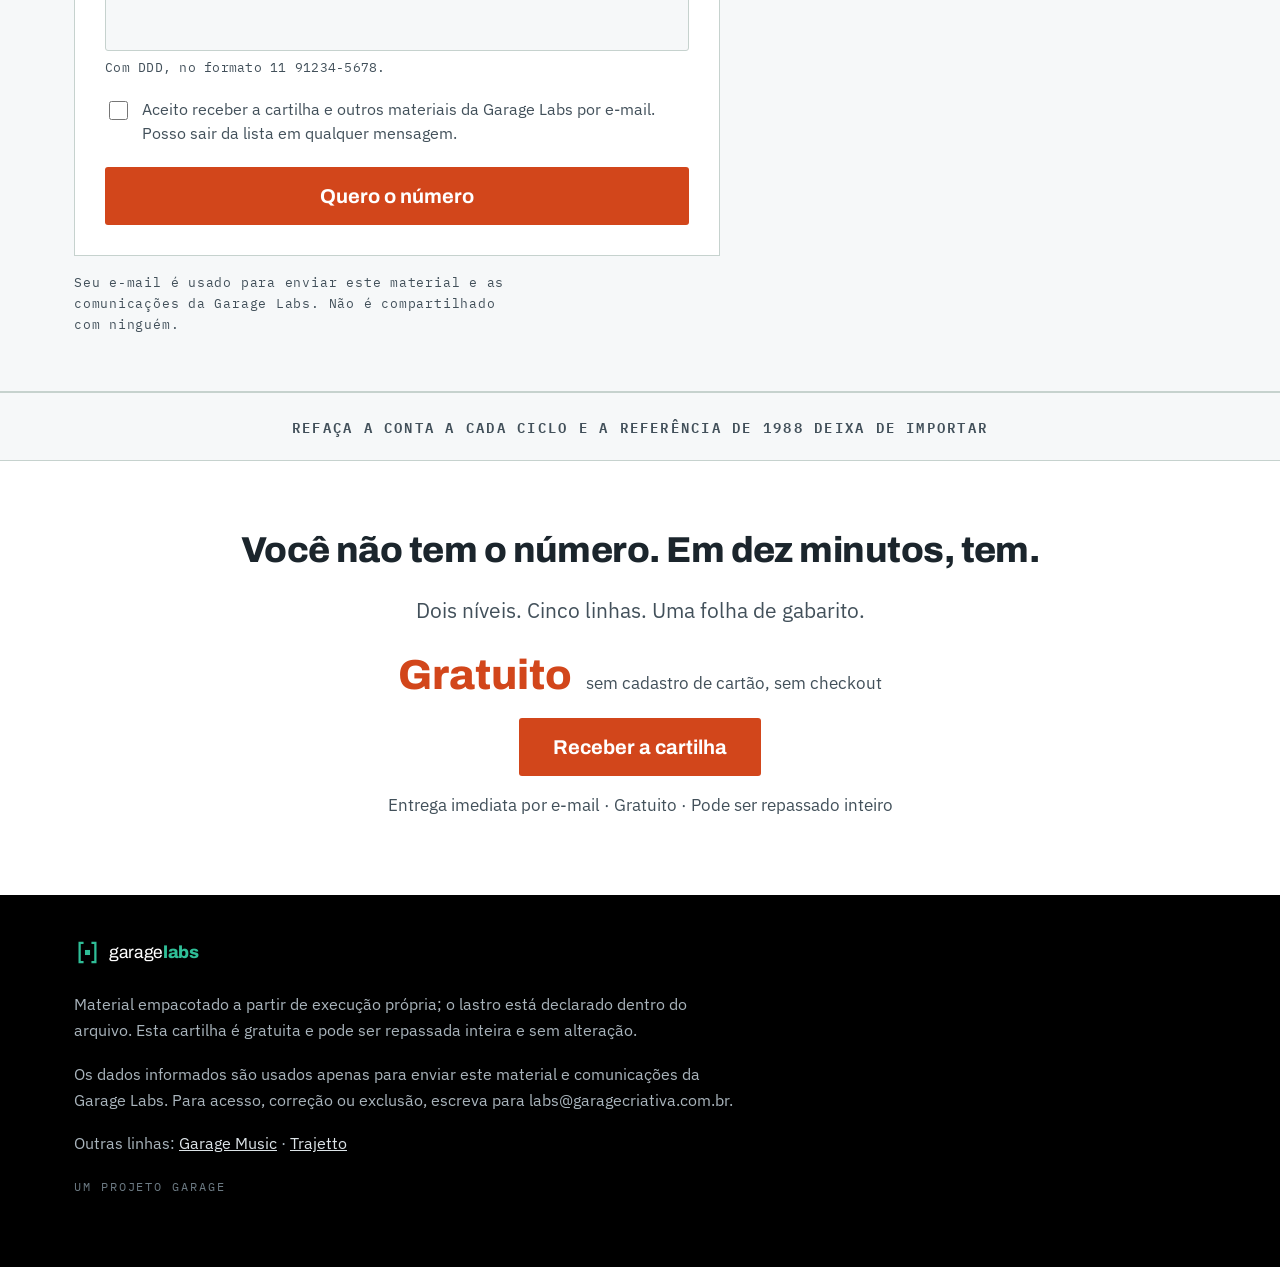
==== commit 62493e50: "Alinha a cor da linha de /a-conta/ ao laranja da capa do ebook Tom mais fechado que o laranja de aca" ====
--- a/a-conta/index.html
+++ b/a-conta/index.html
@@ -15,7 +15,7 @@
 <link href="https://fonts.googleapis.com/css2?family=Archivo:wght@400;600;700;800&family=IBM+Plex+Mono:wght@400;600&family=IBM+Plex+Sans:wght@400;600;700&display=swap" rel="stylesheet">
 <link rel="stylesheet" href="../assets/base.css?v=2">
 <link rel="stylesheet" href="../assets/isca.css?v=1">
-<style>:root{--linha:#07795E;--linha-texto:#07795E;--linha-neg:#088C6D;--linha-caixa:rgba(7,121,94,.13)}</style>
+<style>:root{--linha:#8C2F0D;--linha-texto:#8C2F0D;--linha-neg:#E4643A;--linha-caixa:rgba(140,47,13,.13)}</style>
 </head>
 <body>
 
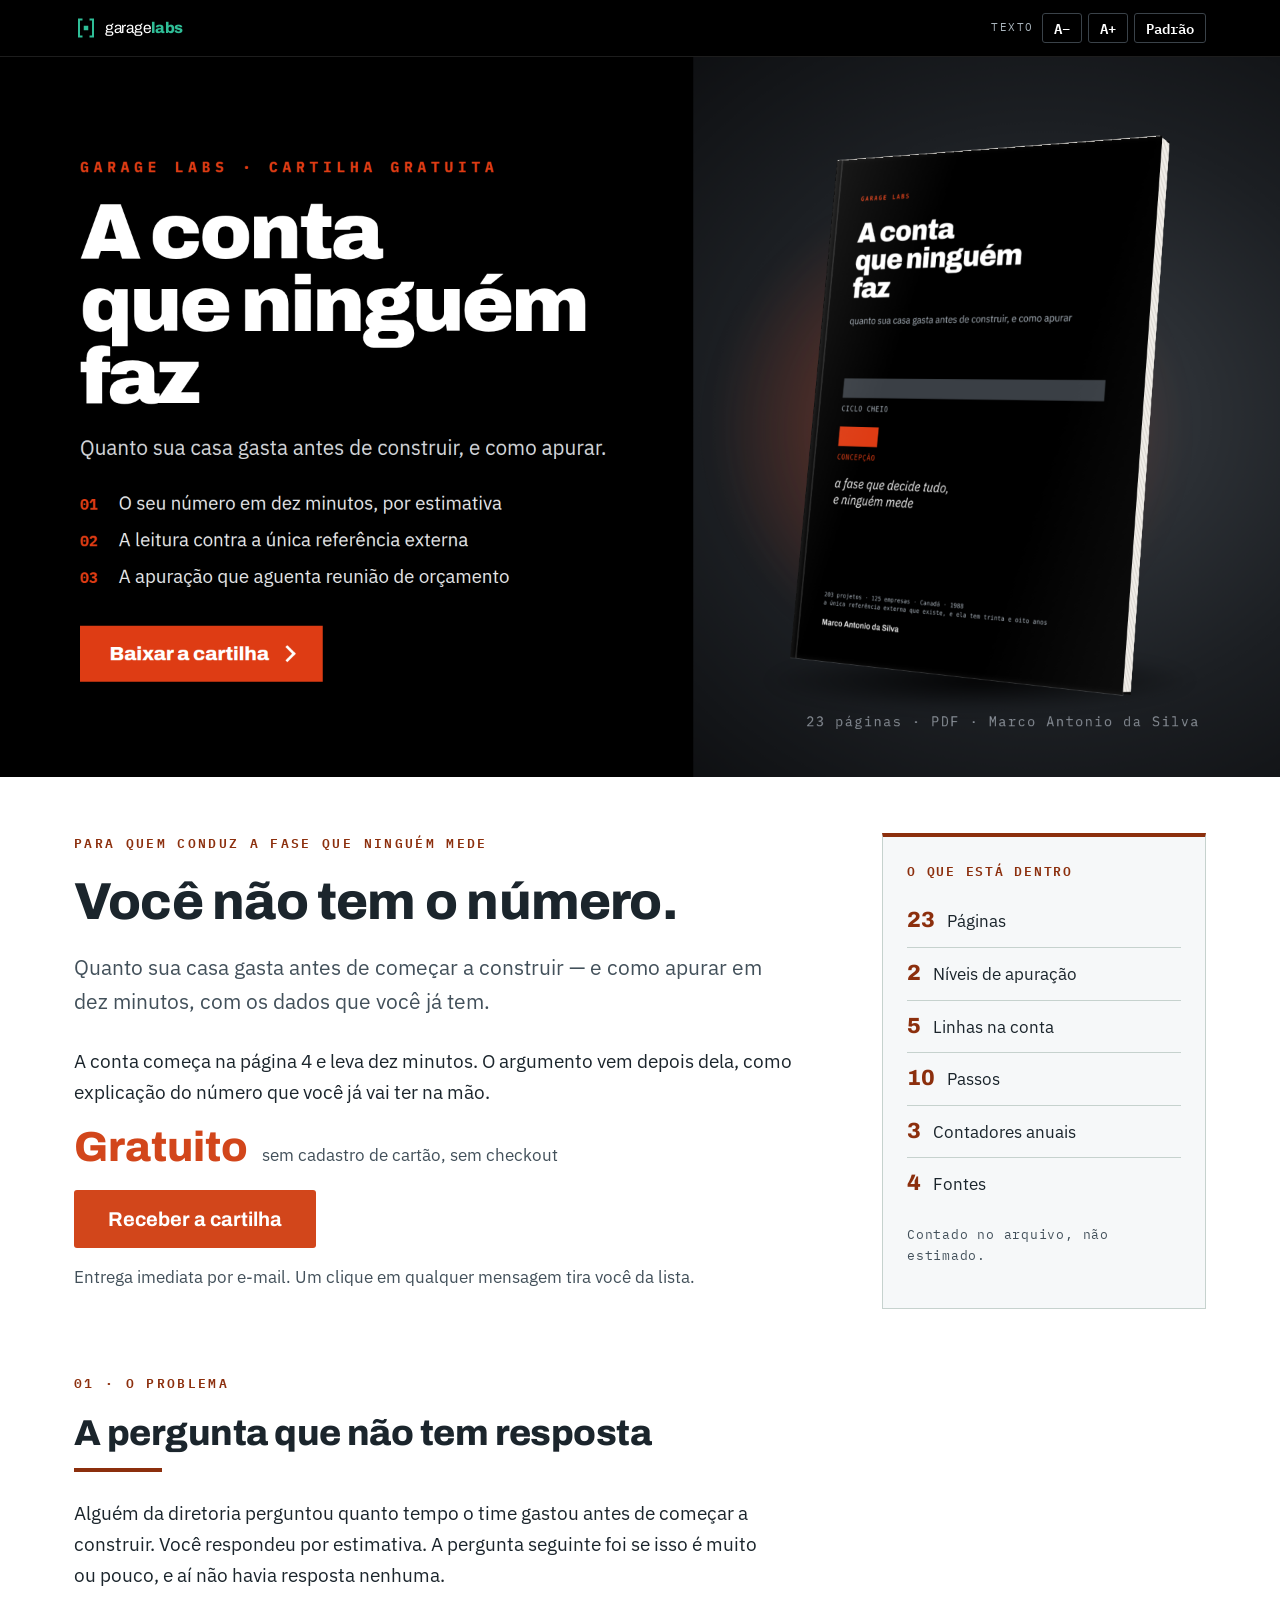
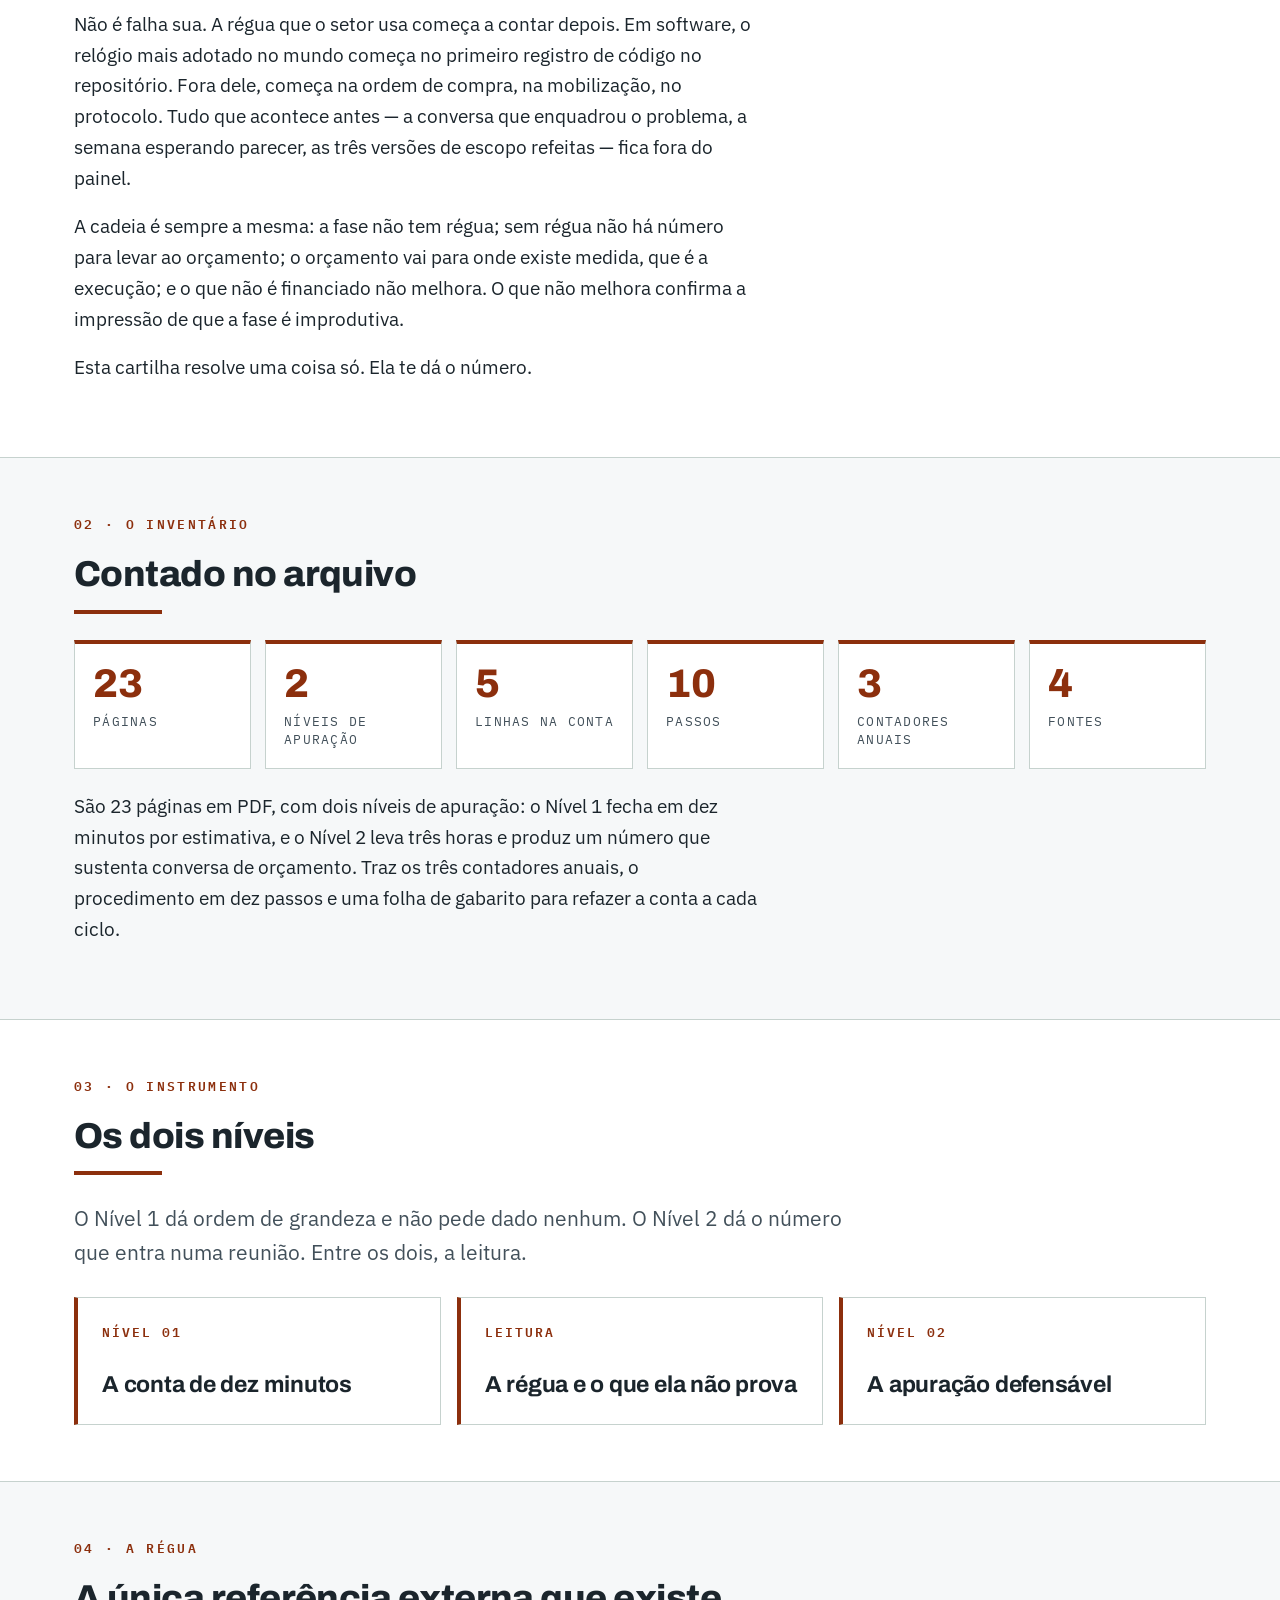
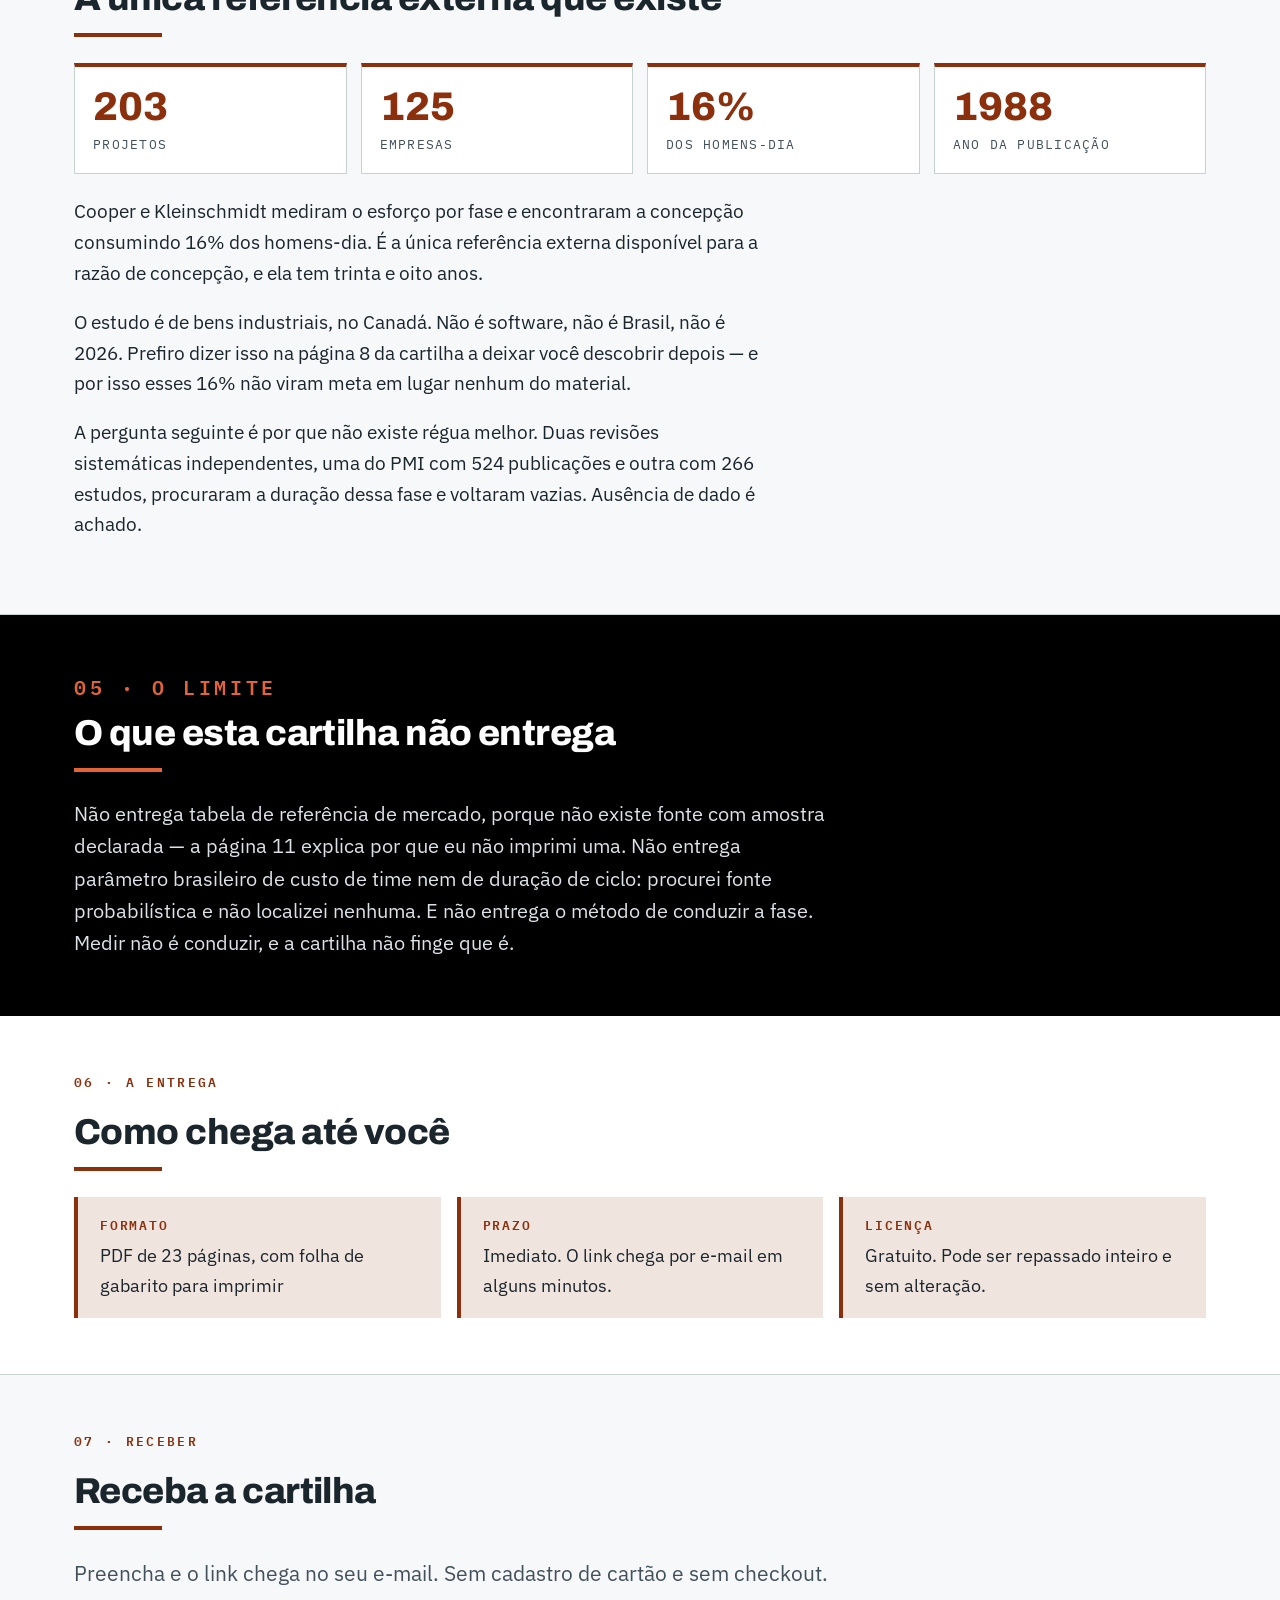
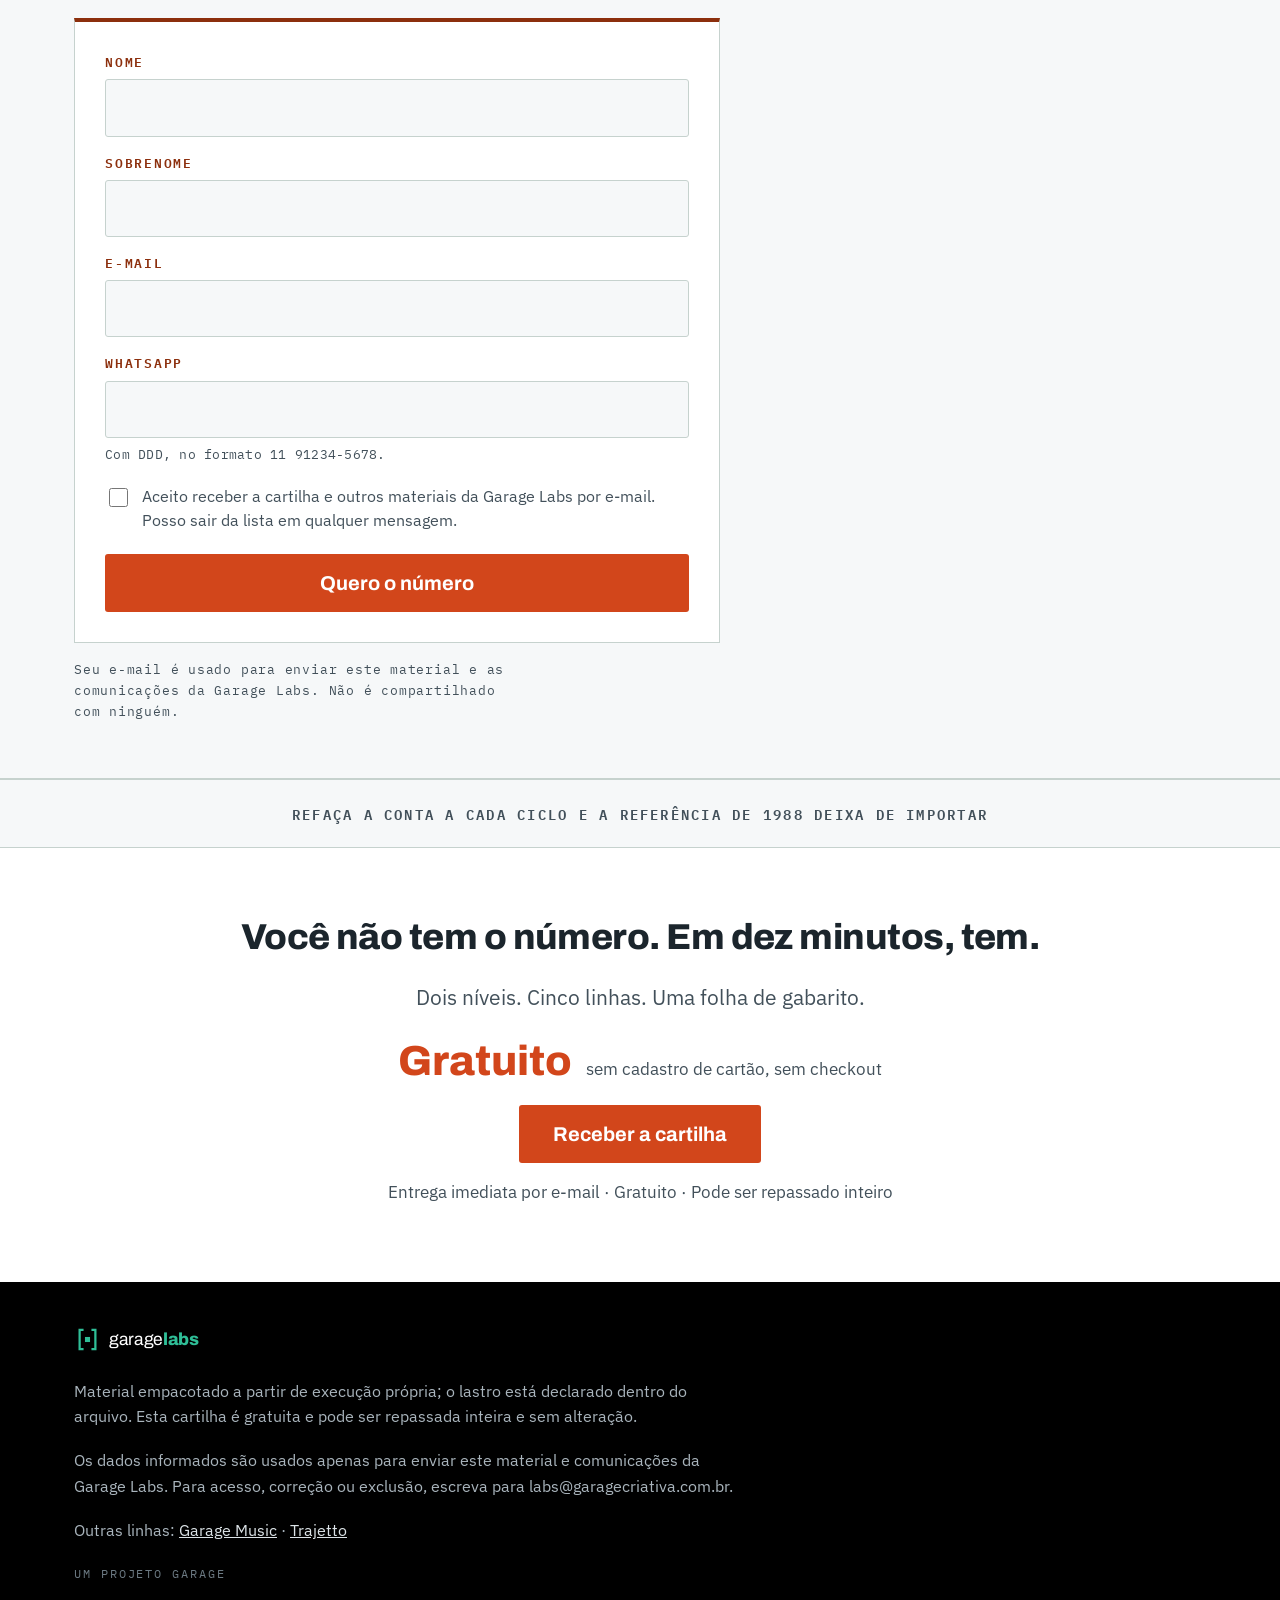
==== commit 7740c9cd: "Troca a capa de texto pelo banner da cartilha em /a-conta/ A pagina passa a abrir com o bloco .capa " ====
--- a/a-conta/index.html
+++ b/a-conta/index.html
@@ -30,18 +30,17 @@
   </div>
 </div></div>
 
-<header class="capa-vit capa">
-  <div class="wrap">
-    <p class="kicker">Cartilha gratuita · 23 páginas em PDF</p>
-    <h1>Você não tem o número.</h1>
-    <p class="capa-sub">Quanto sua casa gasta antes de começar a construir — e como apurar em dez minutos, com os dados que você já tem.</p>
-  </div>
-</header>
+<a class="capa" href="#receber">
+  <img src="../img/ebookI1/banner-1920x1080-a-conta-que-ninguem-faz.png" width="1920" height="1080"
+       fetchpriority="high" alt="A conta que ninguém faz — cartilha gratuita de 23 páginas, com a capa do PDF em perspectiva">
+</a>
 
 <div class="oferta"><div class="wrap oferta-grid">
   <div>
     <p class="kicker">Para quem conduz a fase que ninguém mede</p>
-    <p class="sub">A conta começa na página 4 e leva dez minutos. O argumento vem depois dela, como explicação do número que você já vai ter na mão.</p>
+    <h1>Você não tem o número.</h1>
+    <p class="sub">Quanto sua casa gasta antes de começar a construir — e como apurar em dez minutos, com os dados que você já tem.</p>
+    <p>A conta começa na página 4 e leva dez minutos. O argumento vem depois dela, como explicação do número que você já vai ter na mão.</p>
     <div class="precoLinha"><span class="preco">Gratuito</span>
       <span class="precoNota">sem cadastro de cartão, sem checkout</span></div>
     <a class="btn" href="#receber">Receber a cartilha</a>
@@ -91,7 +90,7 @@
   <p class="sec-num">07 · Receber</p><h2>Receba a cartilha</h2><div class="regua"></div>
   <p class="lead" style="margin-bottom:28px">Preencha e o link chega no seu e-mail. Sem cadastro de cartão e sem checkout.</p>
 
-  <form class="captura" method="POST" action="PREENCHER_COM_A_URL_sibforms_DO_FORMULARIO_BREVO">
+  <form class="captura" method="POST" action="https://d6de1439.sibforms.com/serve/[base64]">
     <input type="hidden" name="email_address_check" value=""><input type="hidden" name="locale" value="pt">
           
           <div class="campo">
--- a/assets/isca.css
+++ b/assets/isca.css
@@ -49,3 +49,9 @@
 .msg-sugestao button:hover{color:var(--acao)}
 .consent.com-erro{color:var(--acao)}
 .consent.com-erro input{outline:2px solid var(--acao);outline-offset:2px}
+
+/* -------- capa com banner -------- */
+/* O chassi corta a capa em 2:1. Os banners da isca sao compostos em
+   16:9, entao a proporcao e ajustada aqui, so nas paginas de isca. */
+.capa{display:block}
+.capa img{aspect-ratio:16/9}
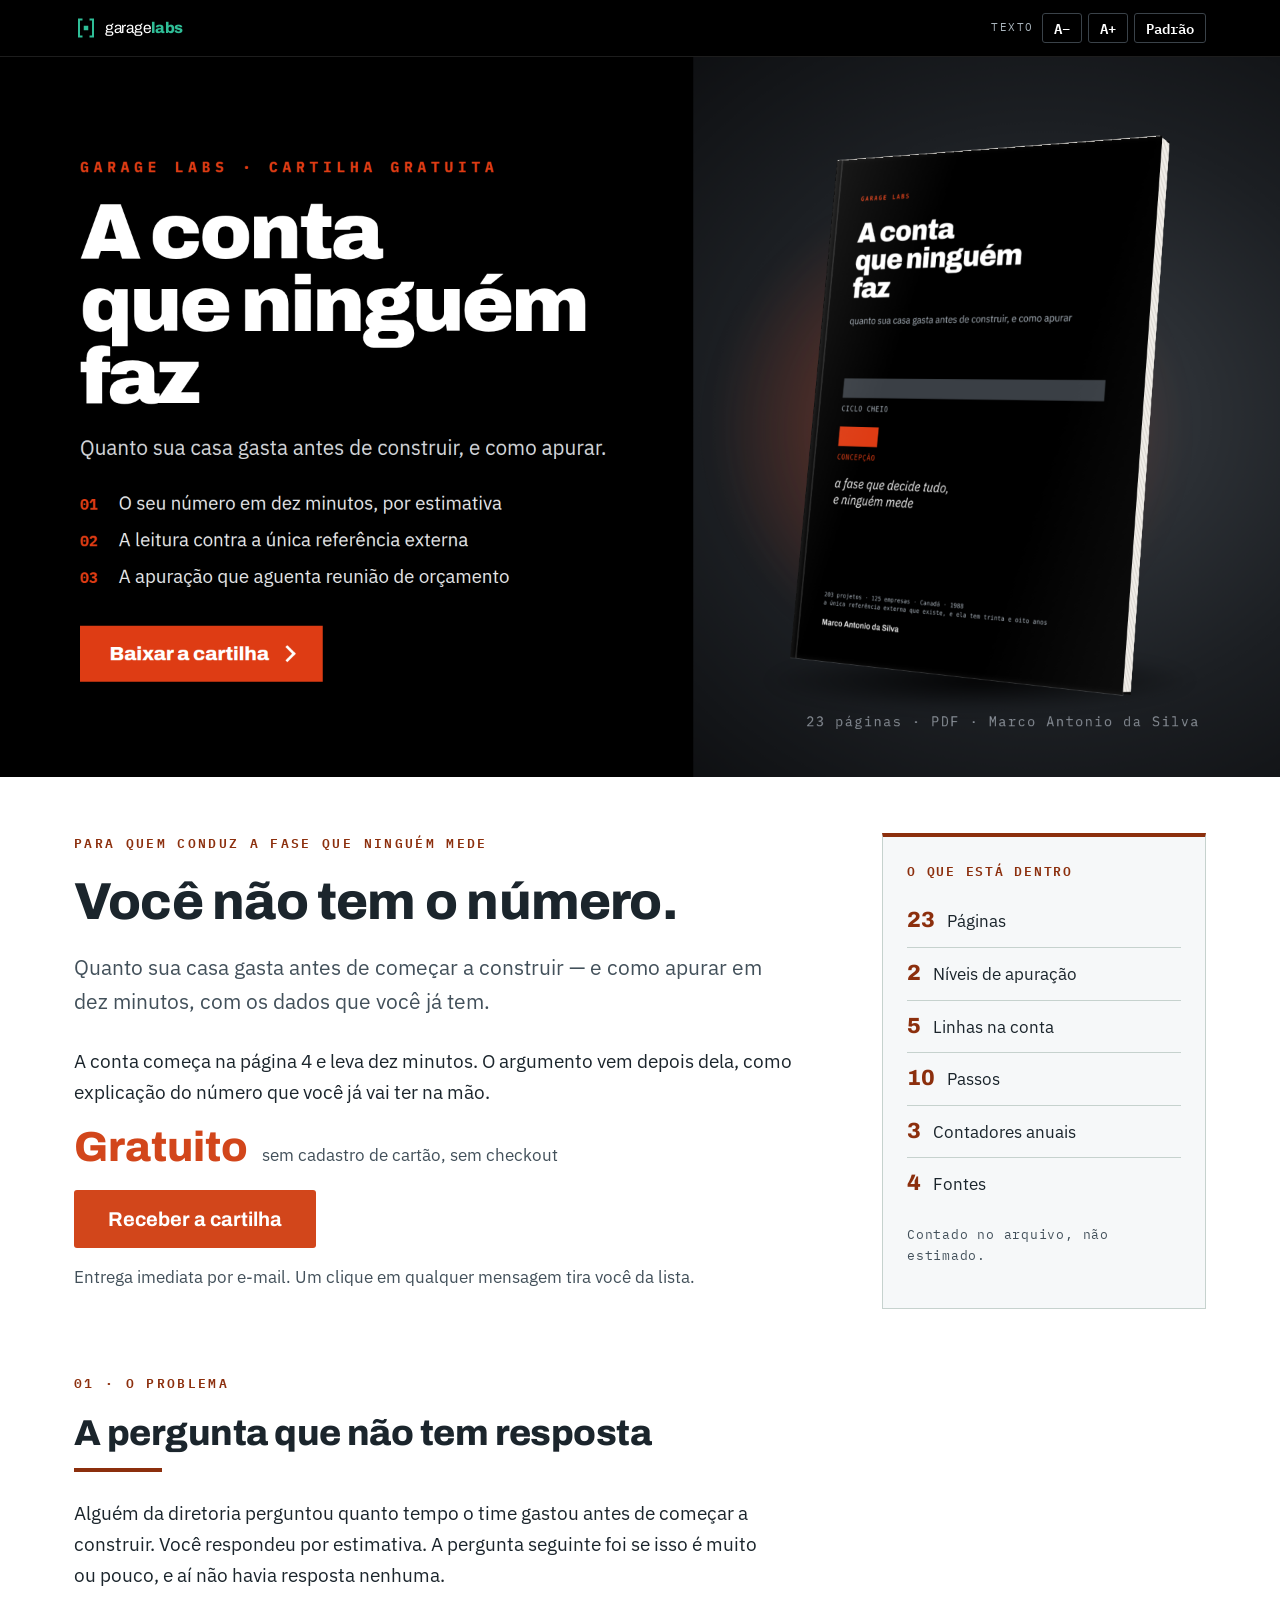
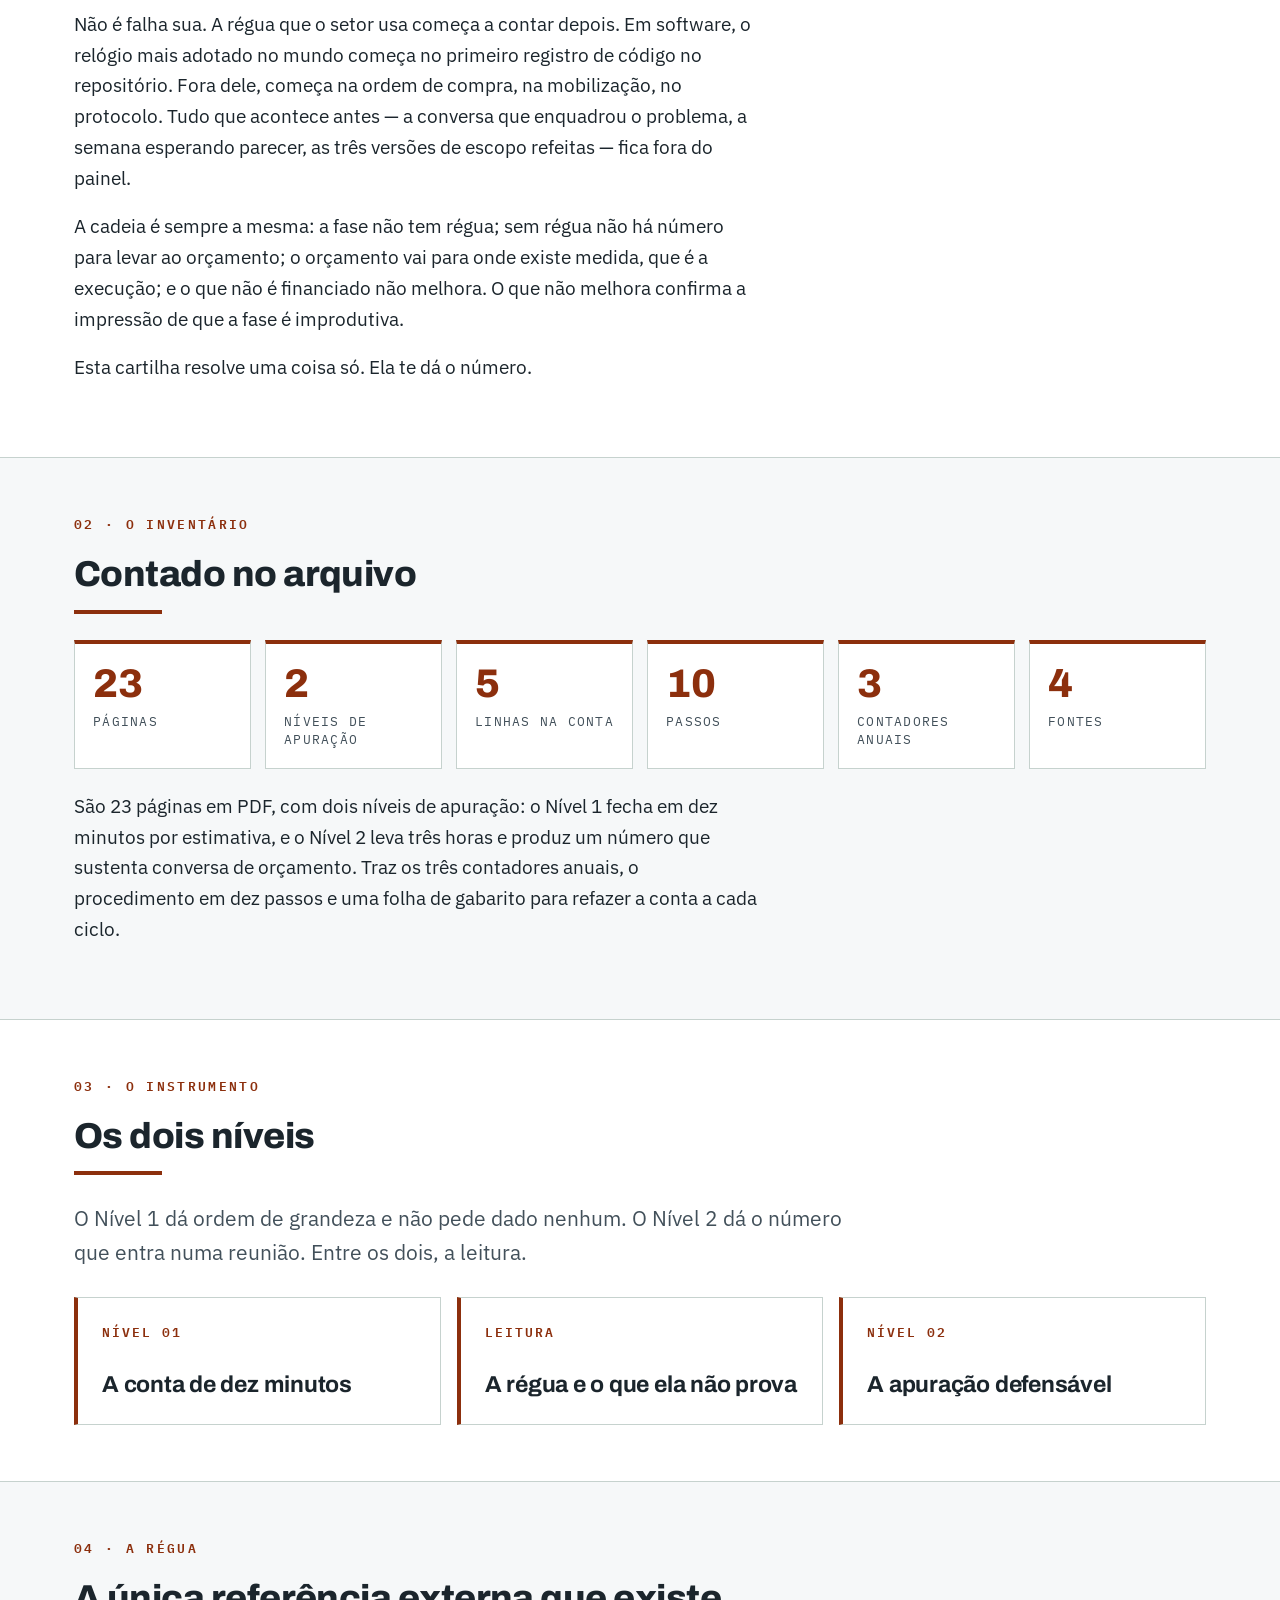
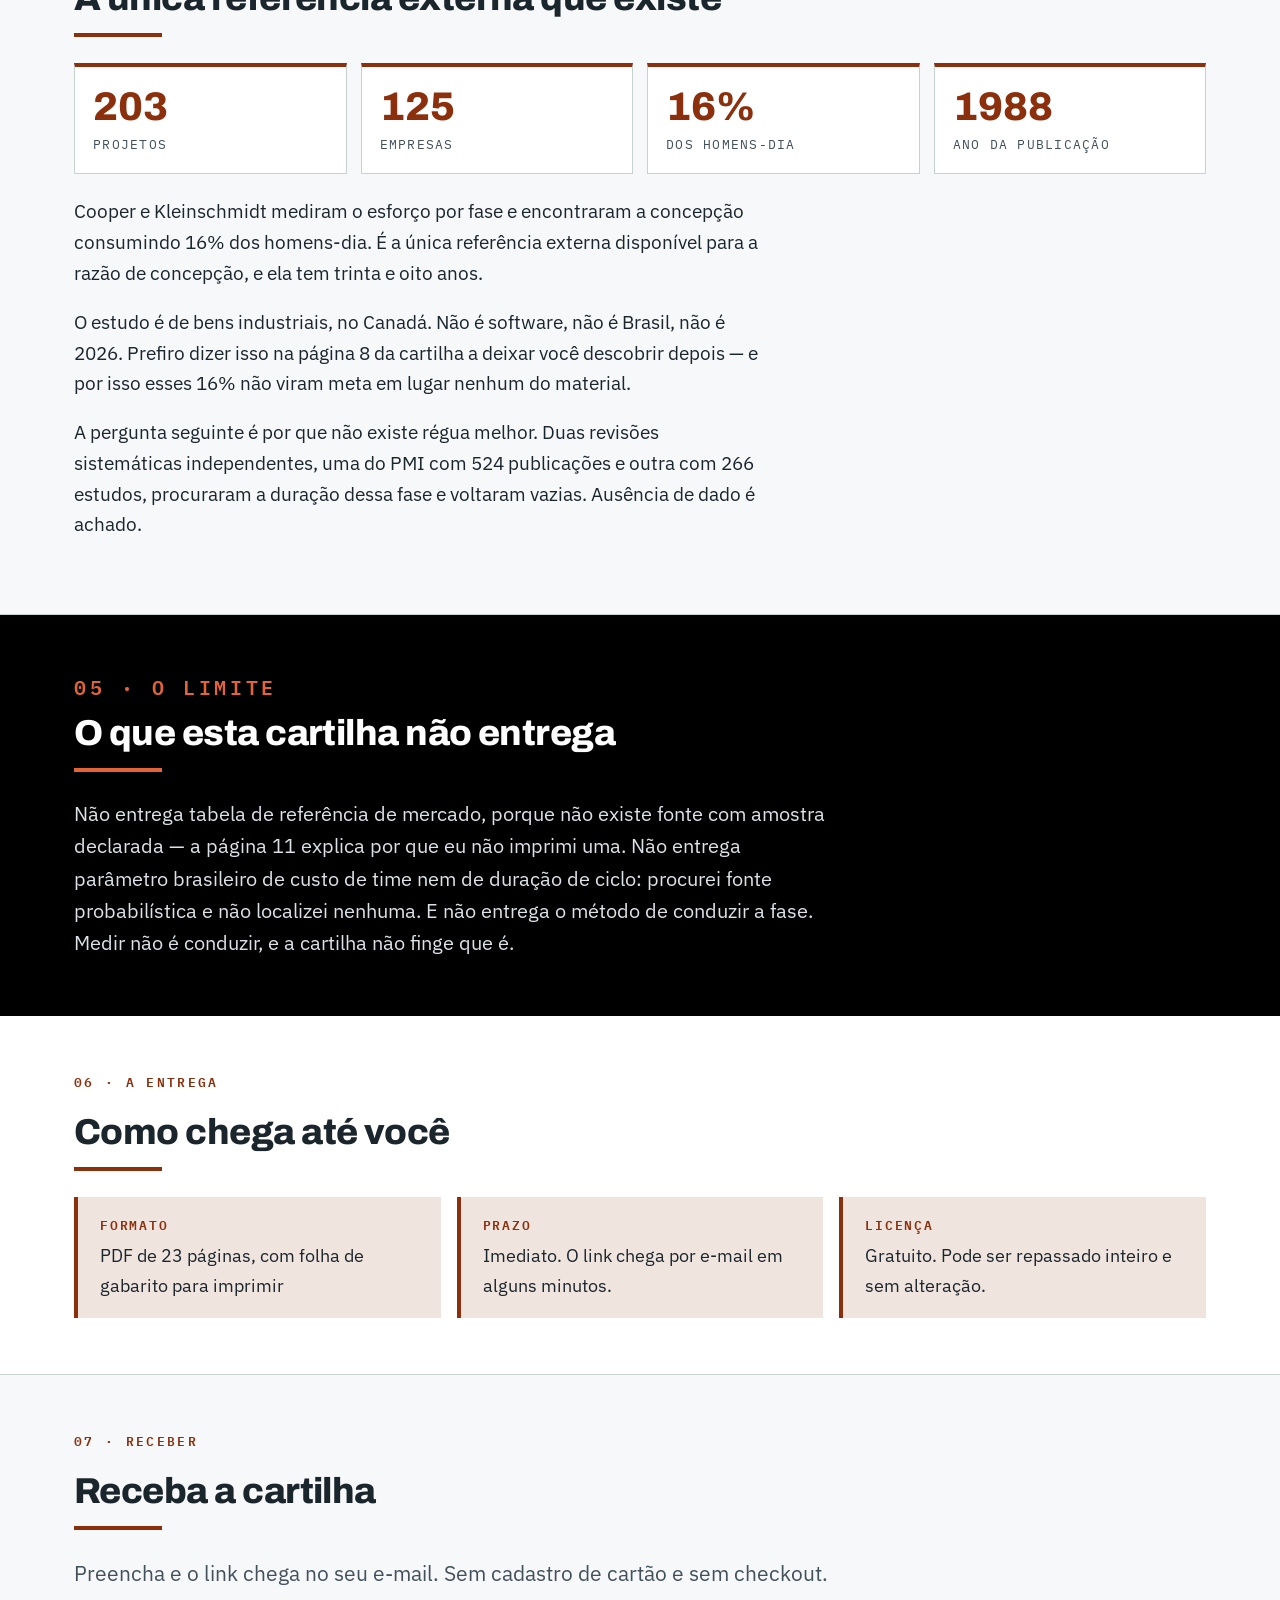
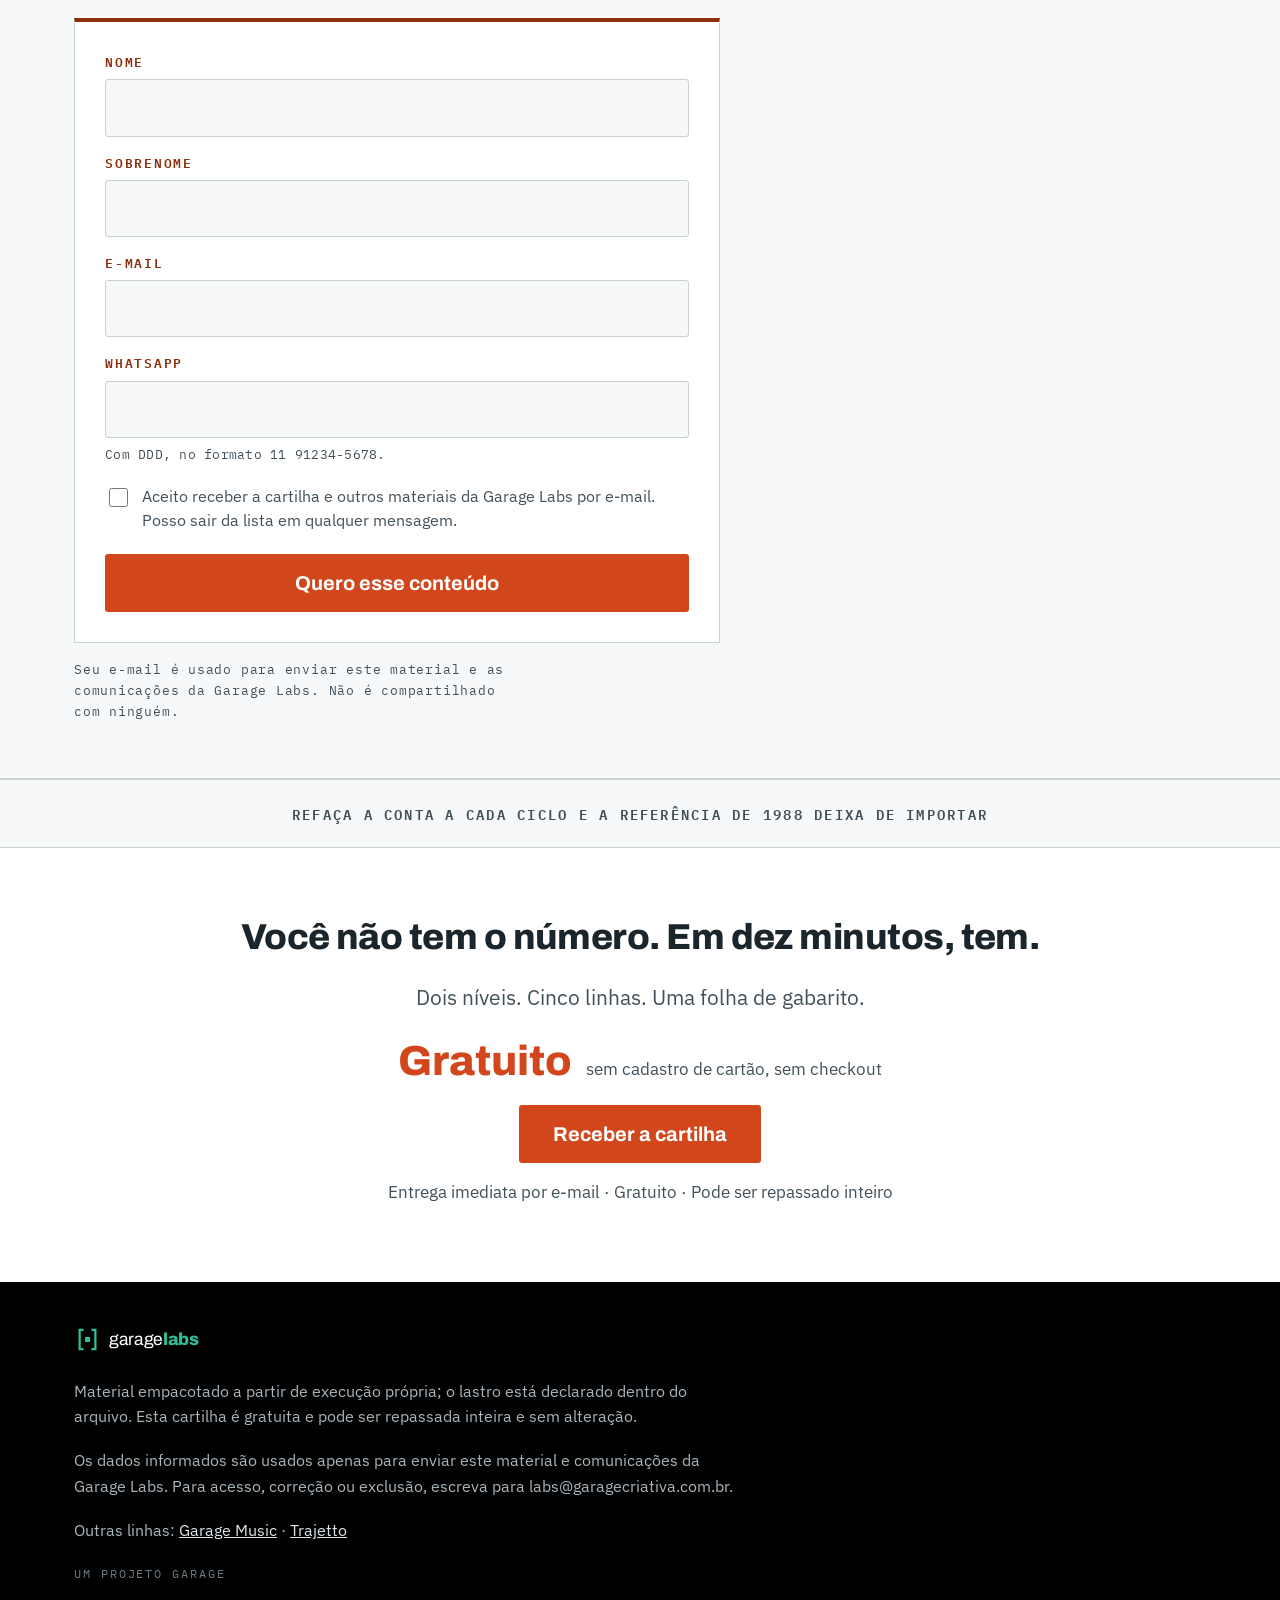
==== commit bbf9b63e: "Troca o rótulo do botão de captura "Quero o número" era herança de outro título e não descrevia o qu" ====
--- a/a-conta/index.html
+++ b/a-conta/index.html
@@ -121,7 +121,7 @@
       <input type="checkbox" name="OPT_IN" value="1" required>
       <span>Aceito receber a cartilha e outros materiais da Garage Labs por e-mail. Posso sair da lista em qualquer mensagem.</span>
     </label>
-    <button class="btn" type="submit">Quero o número</button>
+    <button class="btn" type="submit">Quero esse conteúdo</button>
   </form>
 
   <p class="nota captura-nota">Seu e-mail é usado para enviar este material e as comunicações da Garage Labs. Não é compartilhado com ninguém.</p>
